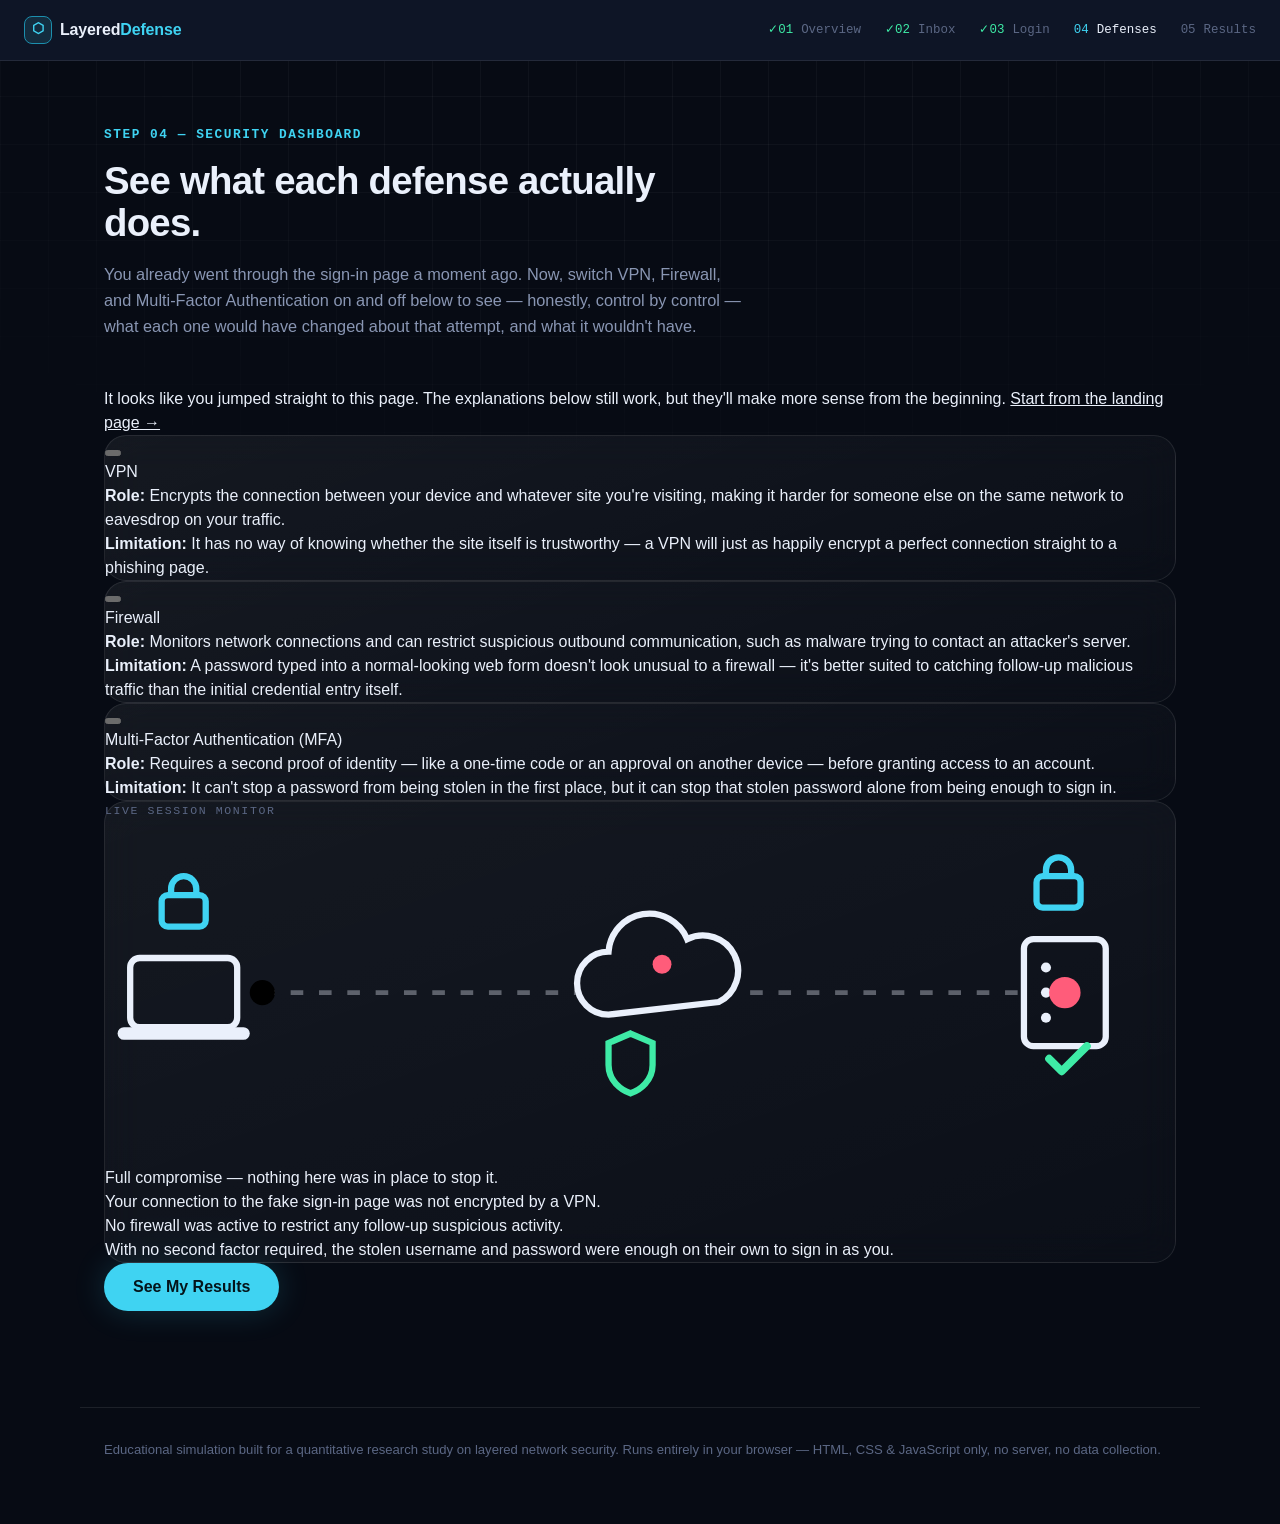
==== dashboard.html @ 51710ab9 "Add files via upload" ====
<!DOCTYPE html>
<html lang="en">
  <head>
    <meta charset="UTF-8" />
    <meta name="viewport" content="width=device-width, initial-scale=1.0" />
    <title>Security Dashboard &mdash; Layered Defense Simulation</title>
    <meta
      name="description"
      content="Toggle VPN, Firewall, and MFA on and off to see which controls actually change the outcome of a phishing attempt."
    />
    <link rel="stylesheet" href="css/style.css" />
  </head>
  <body>
    <div class="bg-grid" aria-hidden="true"></div>

    <header class="topbar">
      <div class="topbar__brand">
        <span class="brand-mark" aria-hidden="true">&#x2B21;</span>
        <span class="brand-name"
          >Layered<span class="brand-name-accent">Defense</span></span
        >
      </div>
      <nav class="topbar__progress" aria-label="Simulation progress">
        <span class="step step--done">
          <span class="step__index">01</span>
          <span class="step__label">Overview</span>
        </span>
        <span class="step step--done">
          <span class="step__index">02</span>
          <span class="step__label">Inbox</span>
        </span>
        <span class="step step--done">
          <span class="step__index">03</span>
          <span class="step__label">Login</span>
        </span>
        <span class="step step--current">
          <span class="step__index">04</span>
          <span class="step__label">Defenses</span>
        </span>
        <span class="step">
          <span class="step__index">05</span>
          <span class="step__label">Results</span>
        </span>
      </nav>
    </header>

    <main class="page-main">
      <section class="page-intro">
        <p class="eyebrow">Step 04 &mdash; Security Dashboard</p>
        <h1 class="page-title">See what each defense actually does.</h1>
        <p class="page-lede">
          You already went through the sign-in page a moment ago. Now, switch
          VPN, Firewall, and Multi-Factor Authentication on and off below to
          see &mdash; honestly, control by control &mdash; what each one
          would have changed about that attempt, and what it wouldn't have.
        </p>
      </section>

      <!-- Shown only if state shows the participant skipped the email
           and login pages, so the "you already went through this"
           framing above doesn't confuse someone arriving fresh. -->
      <div id="early-arrival-notice" class="notice" hidden>
        <p>
          It looks like you jumped straight to this page. The explanations
          below still work, but they'll make more sense from the beginning.
          <a href="index.html">Start from the landing page &rarr;</a>
        </p>
      </div>

      <div class="dashboard-grid">
        <!-- Left column: the three toggle rows, built by dashboard.js
             from the CONTROLS data in scoring.js. -->
        <div id="controls-list" class="controls-list" aria-label="Security controls">
          <!-- Filled in by dashboard.js -->
        </div>

        <!-- Right column: a live diagram + plain-language explanation
             that update instantly whenever a toggle changes. -->
        <div class="dashboard-panel glass">
          <p class="console__label">Live Session Monitor</p>

          <svg
            class="dashboard-diagram"
            viewBox="0 0 340 100"
            role="img"
            aria-label="Diagram of your device, the internet, and the server, updating live as you toggle each control"
          >
            <!-- Laptop -->
            <g transform="translate(8,34)">
              <rect x="0" y="0" width="34" height="22" rx="3" fill="none" stroke="currentColor" stroke-width="2" />
              <rect x="-4" y="22" width="42" height="4" rx="2" fill="currentColor" />
            </g>

            <!-- VPN lock icon: appears near the laptop once VPN is on -->
            <g id="vpn-lock" class="control-icon" transform="translate(18,8)">
              <rect x="0" y="6" width="14" height="10" rx="2" fill="none" stroke="var(--color-cyan)" stroke-width="2" />
              <path d="M3 6 v-2 a4 4 0 0 1 8 0 v2" fill="none" stroke="var(--color-cyan)" stroke-width="2" />
            </g>

            <!-- Connection: laptop -> internet -->
            <line x1="50" y1="45" x2="150" y2="45" stroke="currentColor" stroke-width="1.5" stroke-dasharray="4 5" opacity="0.35" />

            <!-- Internet cloud with a small threat indicator -->
            <g transform="translate(150,18)">
              <path d="M10 34 a10 10 0 0 1 0-20 a13 13 0 0 1 25-4 a11 11 0 0 1 10 20 z" fill="none" stroke="currentColor" stroke-width="2" />
              <circle cx="27" cy="18" r="3" fill="var(--color-red)" />
            </g>

            <!-- Firewall shield icon: appears near the cloud once Firewall is on -->
            <g id="firewall-shield" class="control-icon" transform="translate(160,58)">
              <path d="M7 0 L14 3 V10 C14 15 10 18 7 19 C4 18 0 15 0 10 V3 Z" fill="none" stroke="var(--color-green)" stroke-width="2" />
            </g>

            <!-- Connection: internet -> server -->
            <line x1="205" y1="45" x2="290" y2="45" stroke="currentColor" stroke-width="1.5" stroke-dasharray="4 5" opacity="0.35" />

            <!-- Server -->
            <g transform="translate(292,28)">
              <rect x="0" y="0" width="26" height="34" rx="3" fill="none" stroke="currentColor" stroke-width="2" />
              <circle cx="7" cy="9" r="1.6" fill="currentColor" />
              <circle cx="7" cy="17" r="1.6" fill="currentColor" />
              <circle cx="7" cy="25" r="1.6" fill="currentColor" />
            </g>

            <!-- MFA lock icon: appears near the server once MFA is on -->
            <g id="mfa-lock" class="control-icon" transform="translate(296,2)">
              <rect x="0" y="6" width="14" height="10" rx="2" fill="none" stroke="var(--color-cyan)" stroke-width="2" />
              <path d="M3 6 v-2 a4 4 0 0 1 8 0 v2" fill="none" stroke="var(--color-cyan)" stroke-width="2" />
            </g>

            <!-- Breach indicator: a pulsing red dot, shown when the
                 stolen credentials were enough to sign in (MFA off) -->
            <circle id="breach-indicator" class="control-icon breach-indicator" cx="305" cy="45" r="5" fill="var(--color-red)" />

            <!-- Blocked mark: a small check mark, shown when MFA
                 stopped the stolen credentials from being used -->
            <g id="blocked-mark" class="control-icon" transform="translate(300,62)">
              <path d="M0 4 L4 8 L12 0" fill="none" stroke="var(--color-green)" stroke-width="2.5" stroke-linecap="round" stroke-linejoin="round" />
            </g>

            <!-- Animated packet traveling from laptop toward the server.
                 Its color (set in dashboard.js) reflects the outcome:
                 cyan while traveling, then red (breached) or green
                 (blocked) depending on whether MFA is on. -->
            <circle id="dash-packet" class="diagram__packet" cx="50" cy="45" r="4" />
          </svg>

          <!-- Filled in by dashboard.js every time a toggle changes -->
          <div id="live-explanation" class="live-explanation" aria-live="polite">
            <!-- Filled in by dashboard.js -->
          </div>
        </div>
      </div>

      <div class="dashboard-continue">
        <button type="button" id="continue-btn" class="btn btn--primary">
          See My Results
        </button>
      </div>
    </main>

    <footer class="site-footer">
      <p>
        Educational simulation built for a quantitative research study on
        layered network security. Runs entirely in your browser &mdash; HTML,
        CSS &amp; JavaScript only, no server, no data collection.
      </p>
    </footer>

    <!-- Load order matters: state.js (setState/getState/escapeHtml),
         then scoring.js (CONTROLS/getOutcome), then dashboard.js. -->
    <script src="js/state.js"></script>
    <script src="js/scoring.js"></script>
    <script src="js/dashboard.js"></script>
  </body>
</html>
---- css/style.css ----
/*
  ============================================================
  style.css — Shared design system for the whole simulator
  ============================================================
  This file is loaded by EVERY page in the project, so it is
  split into two kinds of sections:

    1) DESIGN SYSTEM  — colors, type, spacing, buttons, cards,
       the top bar, chips, etc. These are reused on every page
       (email inbox, login, dashboard, results).

    2) PAGE-SPECIFIC   — styles only used on the landing page
       (the hero layout and its console/diagram graphic).
       These are clearly marked and can safely be ignored when
       building later pages, or split into their own file later
       if the project grows.

  Section list (search for these comments to jump around):
    1. Design tokens (CSS custom properties)
    2. Reset & base styles
    3. Typography
    4. Layout helpers
    5. Top bar / progress steps
    6. Buttons
    7. Glass panel component
    8. Status chips
    9. Landing page: hero layout
    10. Landing page: console + network diagram
    11. Footer
    12. Motion & accessibility
    13. Responsive breakpoints
  ============================================================
*/

/* ============================================================
   1. DESIGN TOKENS
   All colors, fonts, spacing and other repeated values live
   here as CSS custom properties ("variables"), so every page
   and every component pulls from the same palette. Changing a
   value here updates the whole site.
   ============================================================ */
:root {
  /* --- Color: backgrounds --- */
  --color-bg: #070b14; /* page background — deep navy, almost black */
  --color-bg-elevated: #0e1526; /* top bar / raised surfaces */
  --color-panel: #101a2e; /* base tint behind glass panels */
  --color-border: rgba(255, 255, 255, 0.09);
  --color-border-strong: rgba(255, 255, 255, 0.16);

  /* --- Color: accents ---
     Cyan = data / encryption. Green = safe / secure state.
     Red = threat / danger. Used sparingly and always on purpose. */
  --color-cyan: #3fd3f2;
  --color-cyan-dim: #1c8fae;
  --color-green: #3eeba6;
  --color-red: #ff5c7a;

  /* --- Color: text --- */
  --color-text: #eaf0fb;
  --color-text-muted: #8996b3;
  --color-text-faint: #5b6784;

  /* --- Typography ---
     System font stacks are used on purpose: they load
     instantly, need no internet connection, and keep the
     project 100% self-contained for offline / GitHub Pages use. */
  --font-sans: -apple-system, BlinkMacSystemFont, "Segoe UI", Roboto,
    "Helvetica Neue", Arial, sans-serif;
  --font-mono: ui-monospace, "SFMono-Regular", Menlo, Consolas,
    "Liberation Mono", monospace;

  /* --- Spacing scale (used for margin/padding/gap) --- */
  --space-1: 4px;
  --space-2: 8px;
  --space-3: 12px;
  --space-4: 16px;
  --space-5: 24px;
  --space-6: 32px;
  --space-7: 48px;
  --space-8: 64px;
  --space-9: 96px;

  /* --- Radius & shadow --- */
  --radius-sm: 8px;
  --radius-md: 14px;
  --radius-lg: 22px;
  --radius-pill: 999px;
  --glow-cyan: 0 0 32px rgba(63, 211, 242, 0.18);

  /* --- Layout --- */
  --content-width: 1120px;
}

/* ============================================================
   2. RESET & BASE STYLES
   A small, modern reset — just enough to make every browser
   start from the same baseline.
   ============================================================ */
*,
*::before,
*::after {
  box-sizing: border-box;
}

html {
  color-scheme: dark;
}

body {
  margin: 0;
  min-height: 100vh;
  background: var(--color-bg);
  color: var(--color-text);
  font-family: var(--font-sans);
  line-height: 1.5;
  -webkit-font-smoothing: antialiased;
}

img,
svg {
  display: block;
  max-width: 100%;
}

a {
  color: inherit;
}

/* Subtle fixed background texture: a faint grid, evoking a
   network / systems-monitoring feel without being distracting. */
.bg-grid {
  position: fixed;
  inset: 0;
  z-index: -1;
  background-image: linear-gradient(
      to right,
      rgba(255, 255, 255, 0.035) 1px,
      transparent 1px
    ),
    linear-gradient(to bottom, rgba(255, 255, 255, 0.035) 1px, transparent 1px);
  background-size: 48px 48px;
  -webkit-mask-image: radial-gradient(
    ellipse 80% 60% at 50% 0%,
    #000 40%,
    transparent 100%
  );
  mask-image: radial-gradient(
    ellipse 80% 60% at 50% 0%,
    #000 40%,
    transparent 100%
  );
}

/* ============================================================
   3. TYPOGRAPHY
   ============================================================ */
h1,
h2,
h3 {
  margin: 0;
  font-weight: 800;
  letter-spacing: -0.02em;
  line-height: 1.1;
}

p {
  margin: 0;
}

/* The small, uppercase, monospace label used above headlines
   and on status readouts throughout the project — this doubles
   as the project's "data / system readout" signature style. */
.eyebrow {
  font-family: var(--font-mono);
  font-size: 0.8rem;
  font-weight: 600;
  letter-spacing: 0.12em;
  text-transform: uppercase;
  color: var(--color-cyan);
  margin: 0 0 var(--space-4);
}

/* ============================================================
   4. LAYOUT HELPERS
   ============================================================ */
.wrap {
  width: 100%;
  max-width: var(--content-width);
  margin-inline: auto;
  padding-inline: var(--space-5);
}

/* ============================================================
   5. TOP BAR / PROGRESS STEPS
   Shown on every page. Doubles as navigation context: the
   participant can always see how far through the simulation
   they are, because the steps are a real sequence (not just
   decoration).
   ============================================================ */
.topbar {
  display: flex;
  align-items: center;
  justify-content: space-between;
  gap: var(--space-5);
  padding: var(--space-4) var(--space-5);
  background: var(--color-bg-elevated);
  border-bottom: 1px solid var(--color-border);
  flex-wrap: wrap;
}

.topbar__brand {
  display: flex;
  align-items: center;
  gap: var(--space-2);
  font-weight: 800;
  letter-spacing: -0.01em;
}

.brand-mark {
  display: inline-grid;
  place-items: center;
  width: 28px;
  height: 28px;
  border-radius: var(--radius-sm);
  background: rgba(63, 211, 242, 0.12);
  border: 1px solid var(--color-cyan-dim);
  color: var(--color-cyan);
  font-family: var(--font-mono);
  font-size: 0.9rem;
}

.brand-name-accent {
  color: var(--color-cyan);
}

.topbar__progress {
  display: flex;
  gap: var(--space-5);
  font-family: var(--font-mono);
}

.step {
  display: flex;
  align-items: center;
  gap: var(--space-2);
  font-size: 0.78rem;
  color: var(--color-text-faint);
}

.step__index {
  color: var(--color-text-faint);
}

.step--current {
  color: var(--color-text);
}

.step--current .step__index {
  color: var(--color-cyan);
}

/* ============================================================
   6. BUTTONS
   ============================================================ */
.btn {
  display: inline-flex;
  align-items: center;
  justify-content: center;
  gap: var(--space-2);
  padding: 14px 28px;
  border-radius: var(--radius-pill);
  font-family: var(--font-sans);
  font-size: 1rem;
  font-weight: 600;
  border: 1px solid transparent;
  cursor: pointer;
  transition: transform 0.15s ease, box-shadow 0.15s ease,
    background-color 0.15s ease;
}

.btn--primary {
  background: var(--color-cyan);
  color: #04141a;
  box-shadow: var(--glow-cyan);
}

.btn--primary:hover {
  transform: translateY(-1px);
  box-shadow: 0 0 40px rgba(63, 211, 242, 0.3);
}

.btn--primary:active {
  transform: translateY(0);
}

/* ============================================================
   7. GLASS PANEL COMPONENT
   The "glassmorphism" surface used for cards, the hero console,
   and (in later phases) the dashboard and result cards.
   ============================================================ */
.glass {
  background: linear-gradient(
    160deg,
    rgba(255, 255, 255, 0.06),
    rgba(255, 255, 255, 0.02)
  );
  -webkit-backdrop-filter: blur(18px);
  backdrop-filter: blur(18px);
  border: 1px solid var(--color-border);
  border-radius: var(--radius-lg);
}

/* ============================================================
   8. STATUS CHIPS
   Small pill readouts used to show the state of VPN / Firewall
   / MFA. On the landing page they're static ("standby"); on the
   dashboard (built in a later phase) they'll become live and
   interactive.
   ============================================================ */
.chip {
  display: flex;
  align-items: center;
  gap: var(--space-2);
  padding: var(--space-2) var(--space-4);
  border-radius: var(--radius-pill);
  border: 1px solid var(--color-border);
  background: rgba(255, 255, 255, 0.03);
  font-family: var(--font-mono);
  font-size: 0.75rem;
  letter-spacing: 0.04em;
  color: var(--color-text-muted);
  list-style: none;
}

.chip__dot {
  width: 7px;
  height: 7px;
  border-radius: 50%;
  background: var(--color-text-faint);
  flex-shrink: 0;
}

.chip--standby .chip__dot {
  background: var(--color-text-faint);
  box-shadow: none;
}

/* ============================================================
   9. LANDING PAGE: HERO LAYOUT
   (Page-specific — only used on index.html)
   ============================================================ */
.hero {
  display: grid;
  grid-template-columns: 1.1fr 0.9fr;
  gap: var(--space-8);
  align-items: center;
  max-width: var(--content-width);
  margin-inline: auto;
  padding: var(--space-9) var(--space-5);
  min-height: calc(100vh - 76px); /* fill the space below the top bar */
}

.hero__content {
  max-width: 560px;
}

.hero__title {
  font-size: clamp(2.1rem, 4vw, 3.1rem);
}

.hero__title-accent {
  color: var(--color-cyan);
}

.hero__lede {
  margin-top: var(--space-5);
  color: var(--color-text-muted);
  font-size: 1.05rem;
  line-height: 1.65;
  max-width: 48ch;
}

.hero__actions {
  margin-top: var(--space-7);
  display: flex;
  flex-direction: column;
  align-items: flex-start;
  gap: var(--space-3);
}

.hero__disclaimer {
  font-size: 0.82rem;
  color: var(--color-text-faint);
}

/* ============================================================
   10. LANDING PAGE: CONSOLE + NETWORK DIAGRAM
   The signature visual: a small "session monitor" panel that
   previews the exact laptop → internet → server path the
   participant will interact with later, on the dashboard page.
   ============================================================ */
.hero__console {
  position: relative;
  padding: var(--space-6);
  overflow: hidden;
}

.console__label {
  font-family: var(--font-mono);
  font-size: 0.72rem;
  letter-spacing: 0.14em;
  text-transform: uppercase;
  color: var(--color-text-faint);
  margin-bottom: var(--space-6);
}

.console__diagram {
  color: var(--color-text-muted);
  margin-bottom: var(--space-6);
}

.diagram__packet {
  transform-box: fill-box;
  transform-origin: center;
  animation: packet-travel 3.2s ease-in-out infinite;
}

.console__status {
  list-style: none;
  margin: 0;
  padding: 0;
  display: flex;
  flex-direction: column;
  gap: var(--space-3);
}

/* A soft scanning line that drifts down the console panel to
   suggest an active monitoring system. Purely decorative
   (aria-hidden in the HTML) and disabled for reduced-motion
   users below. */
.console__scanline {
  position: absolute;
  left: 0;
  right: 0;
  height: 120px;
  background: linear-gradient(
    to bottom,
    transparent,
    rgba(63, 211, 242, 0.08),
    transparent
  );
  animation: scanline-drift 6s linear infinite;
  pointer-events: none;
}

/* ============================================================
   11. FOOTER
   ============================================================ */
.site-footer {
  max-width: var(--content-width);
  margin-inline: auto;
  padding: var(--space-6) var(--space-5) var(--space-8);
  color: var(--color-text-faint);
  font-size: 0.82rem;
  border-top: 1px solid var(--color-border);
}

/* ============================================================
   12. MOTION & ACCESSIBILITY
   ============================================================ */
@keyframes packet-travel {
  0% {
    transform: translateX(0);
  }
  45% {
    transform: translateX(210px);
  }
  50% {
    transform: translateX(210px);
  }
  95% {
    transform: translateX(0);
  }
  100% {
    transform: translateX(0);
  }
}

@keyframes scanline-drift {
  0% {
    transform: translateY(-140px);
  }
  100% {
    transform: translateY(340px);
  }
}

/* Always show a clear focus outline for keyboard users. */
:focus-visible {
  outline: 2px solid var(--color-cyan);
  outline-offset: 3px;
}

/* Respect users who have asked their system to reduce motion. */
@media (prefers-reduced-motion: reduce) {
  .diagram__packet,
  .console__scanline {
    animation: none !important;
  }
  .btn {
    transition: none;
  }
}

/* ============================================================
   13. RESPONSIVE BREAKPOINTS
   ============================================================ */
@media (max-width: 900px) {
  .hero {
    grid-template-columns: 1fr;
    padding-top: var(--space-7);
    min-height: auto;
  }

  .topbar__progress {
    display: none; /* keep the mobile top bar simple and uncluttered */
  }
}

@media (max-width: 480px) {
  .hero__actions {
    align-items: stretch;
  }

  .btn {
    width: 100%;
  }
}

/* ============================================================
   14. SHARED "INNER PAGE" LAYOUT
   Used by every page AFTER the landing page (inbox, login,
   dashboard, results). Kept generic on purpose — rather than
   naming these classes "inbox-title" etc — so later phases can
   reuse the same intro/title pattern instead of duplicating CSS.
   ============================================================ */
.page-main {
  max-width: var(--content-width);
  margin-inline: auto;
  padding: var(--space-8) var(--space-5) var(--space-9);
}

.page-intro {
  max-width: 640px;
  margin-bottom: var(--space-7);
}

.page-title {
  font-size: clamp(1.8rem, 3vw, 2.4rem);
  margin-top: var(--space-2);
}

.page-lede {
  margin-top: var(--space-4);
  color: var(--color-text-muted);
  font-size: 1.02rem;
  line-height: 1.6;
}

/* Small "done" state for top-bar steps that are behind the
   participant. A checkmark communicates real progress, not
   just decoration — see the design note in email.html. */
.step--done .step__index {
  color: var(--color-green);
}

.step--done .step__index::before {
  content: "\2713 ";
}

/* ============================================================
   15. EMAIL INBOX PAGE (Phase 2)
   ============================================================ */
.email-list {
  list-style: none;
  margin: 0;
  padding: 0;
  display: flex;
  flex-direction: column;
  gap: var(--space-3);
}

.email-item {
  display: grid;
  grid-template-columns: auto 1fr auto;
  align-items: center;
  gap: var(--space-4);
  padding: var(--space-4) var(--space-5);
  cursor: pointer;
  transition: transform 0.15s ease, border-color 0.15s ease;
}

.email-item:hover,
.email-item:focus-visible {
  transform: translateY(-1px);
  border-color: var(--color-border-strong);
}

.email-avatar {
  display: grid;
  place-items: center;
  width: 40px;
  height: 40px;
  border-radius: 50%;
  background: rgba(63, 211, 242, 0.12);
  border: 1px solid var(--color-cyan-dim);
  color: var(--color-cyan);
  font-family: var(--font-mono);
  font-size: 0.75rem;
  font-weight: 700;
  flex-shrink: 0;
}

.email-summary {
  display: flex;
  flex-direction: column;
  gap: 2px;
  min-width: 0; /* lets text-overflow ellipsis work inside a CSS grid item */
}

.email-sender {
  font-weight: 700;
  font-size: 0.92rem;
}

.email-subject {
  font-size: 0.92rem;
  color: var(--color-text);
}

.email-preview {
  font-size: 0.85rem;
  color: var(--color-text-faint);
  overflow: hidden;
  text-overflow: ellipsis;
  white-space: nowrap;
}

.email-date {
  font-family: var(--font-mono);
  font-size: 0.75rem;
  color: var(--color-text-faint);
  white-space: nowrap;
}

.email-detail {
  padding: var(--space-6);
}

.btn-back {
  background: none;
  border: none;
  color: var(--color-text-muted);
  font-family: var(--font-sans);
  font-size: 0.9rem;
  cursor: pointer;
  padding: 0 0 var(--space-5);
}

.btn-back:hover {
  color: var(--color-text);
}

.email-detail__header {
  padding-bottom: var(--space-5);
  margin-bottom: var(--space-5);
  border-bottom: 1px solid var(--color-border);
}

.email-detail__sender {
  font-family: var(--font-mono);
  font-size: 0.8rem;
  color: var(--color-text-faint);
}

.email-detail__subject {
  margin-top: var(--space-2);
  font-size: 1.4rem;
}

.email-detail__date {
  margin-top: var(--space-2);
  font-size: 0.8rem;
  color: var(--color-text-faint);
}

.email-detail__body p {
  margin-bottom: var(--space-4);
  color: var(--color-text);
  line-height: 1.7;
  max-width: 60ch;
}

.phishing-link-wrap {
  margin-top: var(--space-2);
}

.phishing-link {
  background: none;
  border: none;
  padding: 0;
  color: var(--color-cyan);
  text-decoration: underline;
  font-family: var(--font-mono);
  font-size: 0.92rem;
  cursor: pointer;
}

.phishing-link:hover {
  color: var(--color-text);
}

.email-hint {
  margin-top: var(--space-3);
  font-size: 0.82rem;
  color: var(--color-text-faint);
  max-width: 46ch;
}

@media (max-width: 640px) {
  .email-item {
    grid-template-columns: auto 1fr;
  }

  .email-date {
    display: none;
  }
}
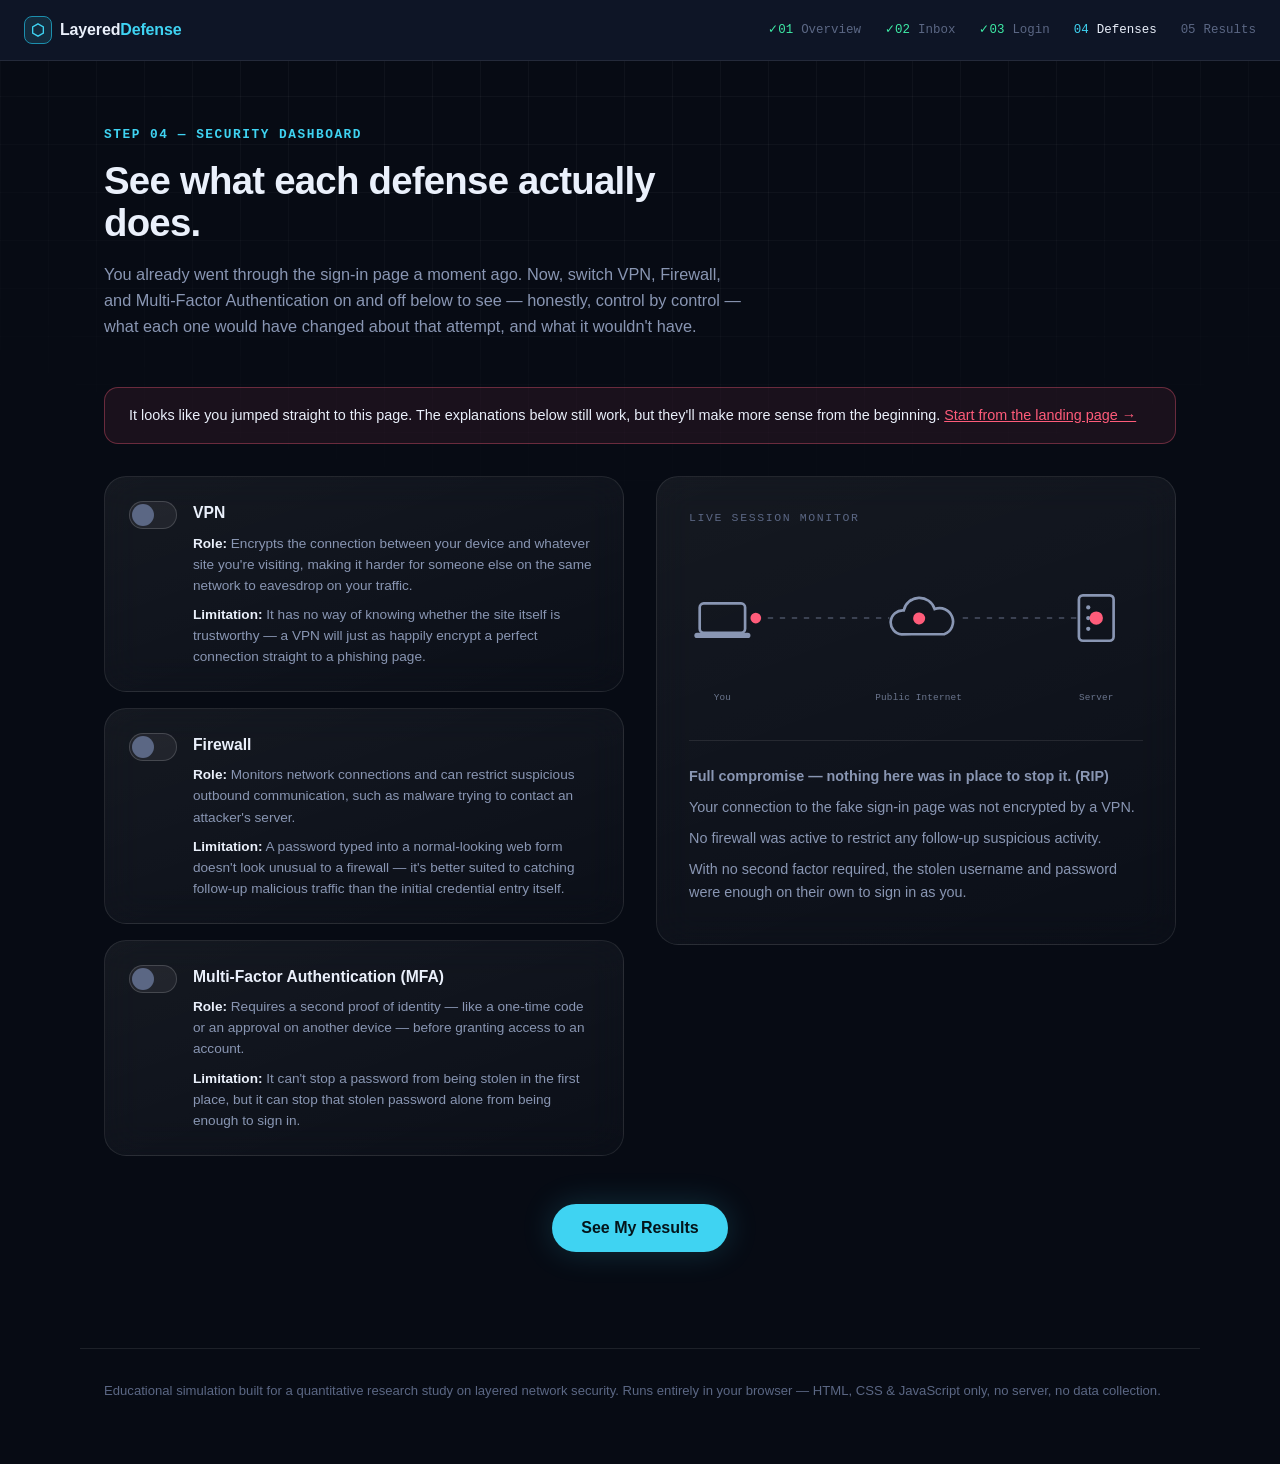
==== commit 73a6877f: "Add files via upload" ====
--- a/dashboard.html
+++ b/dashboard.html
@@ -15,7 +15,7 @@
 
     <header class="topbar">
       <div class="topbar__brand">
-        <span class="brand-mark" aria-hidden="true">&#x2B21;</span>
+        <span class="brand-mark" aria-hidden="true"><svg width="14" height="14" viewBox="0 0 16 16" focusable="false"><polygon points="8,1 14.1,4.5 14.1,11.5 8,15 1.9,11.5 1.9,4.5" fill="none" stroke="currentColor" stroke-width="1.5" /></svg></span>
         <span class="brand-name"
           >Layered<span class="brand-name-accent">Defense</span></span
         >
@@ -81,7 +81,7 @@
 
           <svg
             class="dashboard-diagram"
-            viewBox="0 0 340 100"
+            viewBox="0 0 340 112"
             role="img"
             aria-label="Diagram of your device, the internet, and the server, updating live as you toggle each control"
           >
@@ -100,14 +100,16 @@
             <!-- Connection: laptop -> internet -->
             <line x1="50" y1="45" x2="150" y2="45" stroke="currentColor" stroke-width="1.5" stroke-dasharray="4 5" opacity="0.35" />
 
-            <!-- Internet cloud with a small threat indicator -->
-            <g transform="translate(150,18)">
-              <path d="M10 34 a10 10 0 0 1 0-20 a13 13 0 0 1 25-4 a11 11 0 0 1 10 20 z" fill="none" stroke="currentColor" stroke-width="2" />
-              <circle cx="27" cy="18" r="3" fill="var(--color-red)" />
+            <!-- Internet cloud with a small threat indicator. Same
+                 verified-symmetric path as the landing page's diagram,
+                 so both diagrams' cloud icons match exactly. -->
+            <g transform="translate(152,34) rotate (5 40 16)">
+              <path d="M8 26 a9 9 0 0 1 0-18 a12 12 0 0 1 23-3 a10 10 0 0 1 9 18 z" fill="none" stroke="currentColor" stroke-width="2" />
+              <circle cx="20" cy="13" r="4.5" fill="var(--color-red)" />
             </g>
 
             <!-- Firewall shield icon: appears near the cloud once Firewall is on -->
-            <g id="firewall-shield" class="control-icon" transform="translate(160,58)">
+            <g id="firewall-shield" class="control-icon" transform="translate(165,64)">
               <path d="M7 0 L14 3 V10 C14 15 10 18 7 19 C4 18 0 15 0 10 V3 Z" fill="none" stroke="var(--color-green)" stroke-width="2" />
             </g>
 
@@ -123,7 +125,7 @@
             </g>
 
             <!-- MFA lock icon: appears near the server once MFA is on -->
-            <g id="mfa-lock" class="control-icon" transform="translate(296,2)">
+            <g id="mfa-lock" class="control-icon" transform="translate(297,2)">
               <rect x="0" y="6" width="14" height="10" rx="2" fill="none" stroke="var(--color-cyan)" stroke-width="2" />
               <path d="M3 6 v-2 a4 4 0 0 1 8 0 v2" fill="none" stroke="var(--color-cyan)" stroke-width="2" />
             </g>
@@ -134,7 +136,7 @@
 
             <!-- Blocked mark: a small check mark, shown when MFA
                  stopped the stolen credentials from being used -->
-            <g id="blocked-mark" class="control-icon" transform="translate(300,62)">
+            <g id="blocked-mark" class="control-icon" transform="translate(299,70)">
               <path d="M0 4 L4 8 L12 0" fill="none" stroke="var(--color-green)" stroke-width="2.5" stroke-linecap="round" stroke-linejoin="round" />
             </g>
 
@@ -143,6 +145,12 @@
                  cyan while traveling, then red (breached) or green
                  (blocked) depending on whether MFA is on. -->
             <circle id="dash-packet" class="diagram__packet" cx="50" cy="45" r="4" />
+
+            <!-- Labels so each icon reads as what it represents, not just
+                 an abstract shape -->
+            <text x="25" y="106" text-anchor="middle" class="diagram-caption">You</text>
+            <text x="172" y="106" text-anchor="middle" class="diagram-caption">Public Internet</text>
+            <text x="305" y="106" text-anchor="middle" class="diagram-caption">Server</text>
           </svg>
 
           <!-- Filled in by dashboard.js every time a toggle changes -->
--- a/css/style.css
+++ b/css/style.css
@@ -345,6 +345,16 @@
   box-shadow: none;
 }
 
+.chip--active {
+  border-color: var(--color-cyan-dim);
+  color: var(--color-text);
+}
+
+.chip--active .chip__dot {
+  background: var(--color-cyan);
+  box-shadow: 0 0 8px rgba(63, 211, 242, 0.6);
+}
+
 /* ============================================================
    9. LANDING PAGE: HERO LAYOUT
    (Page-specific — only used on index.html)
@@ -422,7 +432,22 @@
 .diagram__packet {
   transform-box: fill-box;
   transform-origin: center;
-  animation: packet-travel 3.2s ease-in-out infinite;
+  animation-name: packet-travel;
+  animation-duration: 3.2s;
+  animation-timing-function: ease-in-out;
+  animation-iteration-count: infinite;
+}
+
+/* Small labels under each diagram icon (You / Internet / Server) so
+   the shapes read as what they represent instead of staying
+   abstract. Shared by the landing page's preview diagram and the
+   dashboard's live diagram. */
+.diagram-caption {
+  font-family: var(--font-mono);
+  font-size: 7px;
+  fill: currentColor;
+  opacity: 0.75;
+  letter-spacing: 0.02em;
 }
 
 .console__status {
@@ -504,7 +529,8 @@
 /* Respect users who have asked their system to reduce motion. */
 @media (prefers-reduced-motion: reduce) {
   .diagram__packet,
-  .console__scanline {
+  .console__scanline,
+  .dash-path__packet {
     animation: none !important;
   }
   .btn {
@@ -736,3 +762,458 @@
     display: none;
   }
 }
+
+/* ============================================================
+   16. FAKE LOGIN PAGE (Phase 3)
+   Simulates the page a phishing link would lead to. Wrapped in a
+   "fake browser window" so the address-bar mismatch introduced
+   on the inbox page (Phase 2) is visible here too, not just
+   described in a tooltip.
+   ============================================================ */
+.login-main {
+  display: flex;
+  justify-content: center;
+  padding-top: var(--space-7);
+}
+
+.fake-browser {
+  width: 100%;
+  max-width: 440px;
+  overflow: hidden;
+}
+
+.fake-browser__bar {
+  display: flex;
+  align-items: center;
+  gap: var(--space-2);
+  padding: var(--space-3) var(--space-4);
+  background: rgba(0, 0, 0, 0.25);
+  border-bottom: 1px solid var(--color-border);
+}
+
+.fake-browser__dot {
+  width: 8px;
+  height: 8px;
+  border-radius: 50%;
+  background: var(--color-text-faint);
+  opacity: 0.5;
+  flex-shrink: 0;
+}
+
+.fake-browser__url {
+  margin-left: var(--space-2);
+  font-family: var(--font-mono);
+  font-size: 0.72rem;
+  color: var(--color-text-faint);
+  overflow: hidden;
+  text-overflow: ellipsis;
+  white-space: nowrap;
+}
+
+.login-card {
+  padding: var(--space-7) var(--space-6);
+}
+
+.login-card__brand {
+  font-family: var(--font-mono);
+  font-size: 0.78rem;
+  letter-spacing: 0.08em;
+  text-transform: uppercase;
+  color: var(--color-text-muted);
+  margin-bottom: var(--space-4);
+}
+
+.login-card__title {
+  font-size: 1.5rem;
+}
+
+.login-card__subtitle {
+  margin-top: var(--space-2);
+  margin-bottom: var(--space-6);
+  color: var(--color-text-muted);
+  font-size: 0.92rem;
+}
+
+.field {
+  display: block;
+  margin-bottom: var(--space-4);
+}
+
+.field__label {
+  display: block;
+  margin-bottom: var(--space-2);
+  font-size: 0.85rem;
+  color: var(--color-text-muted);
+}
+
+.field input {
+  width: 100%;
+  padding: 12px var(--space-4);
+  border-radius: var(--radius-sm);
+  border: 1px solid var(--color-border-strong);
+  background: rgba(255, 255, 255, 0.03);
+  color: var(--color-text);
+  font-family: var(--font-sans);
+  font-size: 0.95rem;
+}
+
+.field input:focus-visible {
+  outline: none;
+  border-color: var(--color-cyan);
+}
+
+.btn--full {
+  width: 100%;
+  margin-top: var(--space-2);
+}
+
+.login-card .btn-back {
+  margin-top: var(--space-5);
+  padding: 0;
+}
+
+/* ============================================================
+   17. SECURITY DASHBOARD (Phase 4)
+   ============================================================ */
+.notice {
+  margin-bottom: var(--space-6);
+  padding: var(--space-4) var(--space-5);
+  border-radius: var(--radius-md);
+  border: 1px solid rgba(255, 92, 122, 0.35);
+  background: rgba(255, 92, 122, 0.08);
+  font-size: 0.9rem;
+  line-height: 1.6;
+}
+
+.notice a {
+  color: var(--color-red);
+  text-decoration: underline;
+}
+
+.dashboard-grid {
+  display: grid;
+  grid-template-columns: 1fr 1fr;
+  gap: var(--space-6);
+  align-items: start;
+}
+
+.controls-list {
+  display: flex;
+  flex-direction: column;
+  gap: var(--space-4);
+}
+
+/* Each row: a toggle switch + its always-visible role/limitation
+   copy. The limitation is shown up front, not hidden behind a
+   click — the point is honesty about what a control does and
+   doesn't do, whether or not it's switched on. */
+.control-row {
+  display: flex;
+  align-items: flex-start;
+  gap: var(--space-4);
+  padding: var(--space-5);
+}
+
+.control-row__copy {
+  display: flex;
+  flex-direction: column;
+  gap: var(--space-2);
+}
+
+.control-row__label {
+  font-weight: 700;
+  font-size: 0.98rem;
+}
+
+.control-row__role,
+.control-row__limit {
+  font-size: 0.85rem;
+  color: var(--color-text-muted);
+  line-height: 1.55;
+}
+
+.control-row__role strong,
+.control-row__limit strong {
+  color: var(--color-text);
+}
+
+/* Accessible toggle switch. A real <button role="switch"> rather
+   than a styled checkbox, so screen readers announce it as a
+   switch and its on/off state via aria-checked (set in JS). */
+.toggle-switch {
+  flex-shrink: 0;
+  width: 48px;
+  height: 28px;
+  padding: 0;
+  border-radius: var(--radius-pill);
+  border: 1px solid var(--color-border-strong);
+  background: rgba(255, 255, 255, 0.06);
+  cursor: pointer;
+  position: relative;
+  transition: background-color 0.15s ease, border-color 0.15s ease;
+}
+
+.toggle-switch__track {
+  display: block;
+  width: 100%;
+  height: 100%;
+  position: relative;
+}
+
+.toggle-switch__thumb {
+  position: absolute;
+  top: 2px;
+  left: 2px;
+  width: 22px;
+  height: 22px;
+  border-radius: 50%;
+  background: var(--color-text-faint);
+  transition: transform 0.15s ease, background-color 0.15s ease;
+}
+
+.toggle-switch.is-on {
+  background: rgba(63, 211, 242, 0.16);
+  border-color: var(--color-cyan-dim);
+}
+
+.toggle-switch.is-on .toggle-switch__thumb {
+  transform: translateX(20px);
+  background: var(--color-cyan);
+}
+
+.dashboard-panel {
+  padding: var(--space-6);
+}
+
+.dashboard-diagram {
+  width: 100%;
+  height: auto;
+  color: var(--color-text-muted);
+}
+
+/* Icons that only appear once their matching control is switched
+   on (VPN lock, Firewall shield, MFA lock) or once an outcome is
+   known (breach indicator, blocked mark). Toggling one shared
+   class from JS keeps the show/hide logic identical for all five. */
+.control-icon {
+  opacity: 0;
+  transition: opacity 0.2s ease;
+}
+
+.control-icon.is-visible {
+  opacity: 1;
+}
+
+.breach-indicator {
+  transform-box: fill-box;
+  transform-origin: center;
+}
+
+.breach-indicator.is-visible {
+  animation: breach-pulse 1.6s ease-in-out infinite;
+}
+
+#dash-packet {
+  fill: var(--color-cyan);
+}
+
+#dash-packet.packet--breached {
+  fill: var(--color-red);
+}
+
+#dash-packet.packet--blocked {
+  fill: var(--color-green);
+}
+
+.live-explanation {
+  margin-top: var(--space-6);
+  padding-top: var(--space-5);
+  border-top: 1px solid var(--color-border);
+}
+
+.live-explanation__headline {
+  font-weight: 700;
+  margin-bottom: var(--space-3);
+}
+
+.live-explanation p {
+  font-size: 0.9rem;
+  color: var(--color-text-muted);
+  line-height: 1.6;
+  margin-bottom: var(--space-2);
+}
+
+.dashboard-continue {
+  margin-top: var(--space-7);
+  display: flex;
+  justify-content: center;
+}
+
+@keyframes dash-packet-travel {
+  0% {
+    transform: translateX(0);
+  }
+  45% {
+    transform: translateX(255px);
+  }
+  50% {
+    transform: translateX(255px);
+  }
+  95% {
+    transform: translateX(0);
+  }
+  100% {
+    transform: translateX(0);
+  }
+}
+
+#dash-packet {
+  animation-name: dash-packet-travel;
+}
+
+@keyframes breach-pulse {
+  0%,
+  100% {
+    transform: scale(1);
+    opacity: 1;
+  }
+  50% {
+    transform: scale(1.5);
+    opacity: 0.6;
+  }
+}
+
+@media (prefers-reduced-motion: reduce) {
+  .breach-indicator.is-visible {
+    animation: none !important;
+  }
+}
+
+@media (max-width: 860px) {
+  .dashboard-grid {
+    grid-template-columns: 1fr;
+  }
+}
+
+/* ============================================================
+   18. RESULTS PAGE (Phase 5)
+   ============================================================ */
+.results-section {
+  margin-bottom: var(--space-5);
+}
+
+.results-card {
+  padding: var(--space-6);
+}
+
+.results-card h2 {
+  font-size: 1.05rem;
+  margin-bottom: var(--space-4);
+}
+
+.results-card__note {
+  margin-bottom: var(--space-4);
+  color: var(--color-text-muted);
+  font-size: 0.92rem;
+}
+
+/* "What You Did" recap list */
+.recap-list {
+  list-style: none;
+  margin: 0;
+  padding: 0;
+  display: flex;
+  flex-direction: column;
+  gap: var(--space-3);
+}
+
+.recap-list li {
+  position: relative;
+  padding-left: var(--space-5);
+  font-size: 0.92rem;
+  color: var(--color-text-muted);
+  line-height: 1.6;
+}
+
+.recap-list li::before {
+  content: "";
+  position: absolute;
+  left: 0;
+  top: 8px;
+  width: 6px;
+  height: 6px;
+  border-radius: 50%;
+  background: var(--color-cyan);
+}
+
+/* "Your Final Defense Configuration" chips */
+.config-chips {
+  display: flex;
+  flex-wrap: wrap;
+  gap: var(--space-3);
+}
+
+/* "What Happened" outcome panel */
+#outcome-panel .live-explanation__headline,
+.outcome-panel__headline {
+  font-size: 1.2rem;
+  font-weight: 800;
+  margin-bottom: var(--space-3);
+}
+
+#outcome-panel p {
+  color: var(--color-text-muted);
+  font-size: 0.95rem;
+  line-height: 1.65;
+  margin-bottom: var(--space-2);
+}
+
+/* "Spot the Signs" indicator list */
+.indicator-list {
+  list-style: none;
+  margin: 0;
+  padding: 0;
+  display: flex;
+  flex-direction: column;
+  gap: var(--space-5);
+}
+
+.indicator-item {
+  position: relative;
+  padding-left: var(--space-6);
+}
+
+.indicator-item::before {
+  content: "\26A0";
+  position: absolute;
+  left: 0;
+  top: 0;
+  color: var(--color-red);
+  font-size: 0.85rem;
+}
+
+.indicator-item__title {
+  font-weight: 700;
+  font-size: 0.92rem;
+  margin-bottom: 4px;
+}
+
+.indicator-item__detail {
+  color: var(--color-text-muted);
+  font-size: 0.88rem;
+  line-height: 1.6;
+}
+
+.takeaway {
+  max-width: 70ch;
+  color: var(--color-text-muted);
+  font-size: 0.95rem;
+  line-height: 1.7;
+  margin: var(--space-2) 0 var(--space-7);
+}
+
+.results-restart {
+  display: flex;
+  justify-content: center;
+  padding-bottom: var(--space-8);
+}
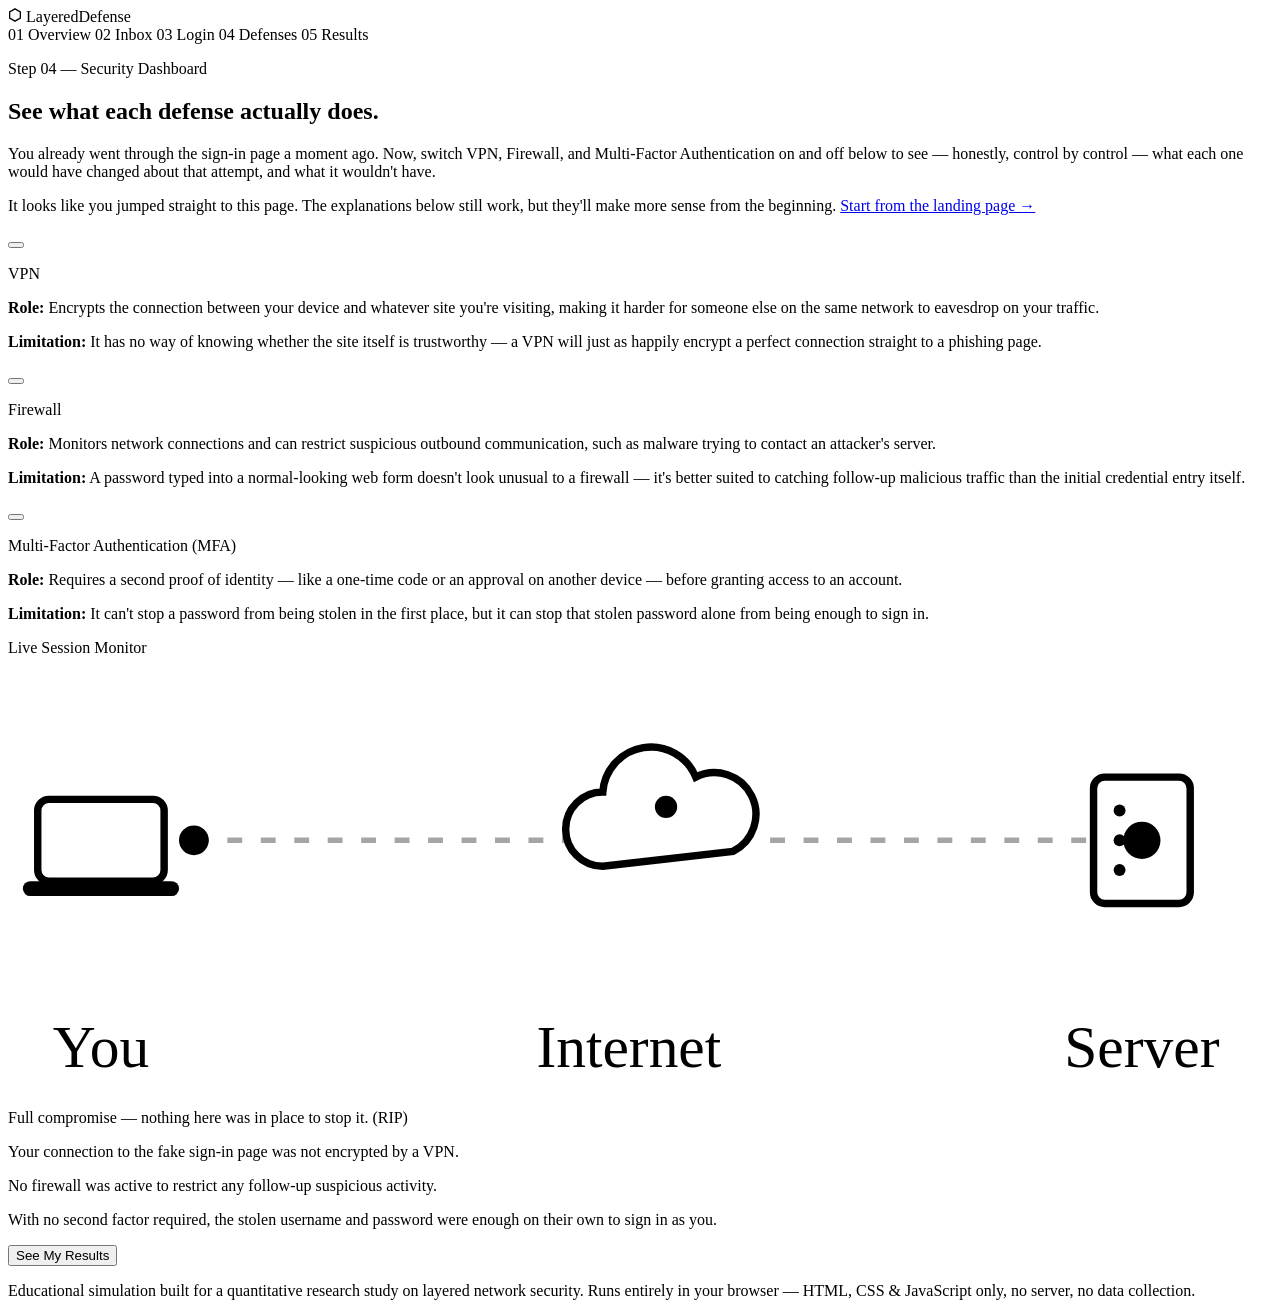
==== commit 3f3a2ff6: "Add files via upload" ====
--- a/dashboard.html
+++ b/dashboard.html
@@ -100,16 +100,14 @@
             <!-- Connection: laptop -> internet -->
             <line x1="50" y1="45" x2="150" y2="45" stroke="currentColor" stroke-width="1.5" stroke-dasharray="4 5" opacity="0.35" />
 
-            <!-- Internet cloud with a small threat indicator. Same
-                 verified-symmetric path as the landing page's diagram,
-                 so both diagrams' cloud icons match exactly. -->
-            <g transform="translate(152,34) rotate (5 40 16)">
-              <path d="M8 26 a9 9 0 0 1 0-18 a12 12 0 0 1 23-3 a10 10 0 0 1 9 18 z" fill="none" stroke="currentColor" stroke-width="2" />
-              <circle cx="20" cy="13" r="4.5" fill="var(--color-red)" />
+            <!-- Internet cloud with a small threat indicator -->
+            <g transform="translate(150,18)">
+              <path d="M10 34 a10 10 0 0 1 0-20 a13 13 0 0 1 25-4 a11 11 0 0 1 10 20 z" fill="none" stroke="currentColor" stroke-width="2" />
+              <circle cx="27" cy="18" r="3" fill="var(--color-red)" />
             </g>
 
             <!-- Firewall shield icon: appears near the cloud once Firewall is on -->
-            <g id="firewall-shield" class="control-icon" transform="translate(165,64)">
+            <g id="firewall-shield" class="control-icon" transform="translate(160,58)">
               <path d="M7 0 L14 3 V10 C14 15 10 18 7 19 C4 18 0 15 0 10 V3 Z" fill="none" stroke="var(--color-green)" stroke-width="2" />
             </g>
 
@@ -125,7 +123,7 @@
             </g>
 
             <!-- MFA lock icon: appears near the server once MFA is on -->
-            <g id="mfa-lock" class="control-icon" transform="translate(297,2)">
+            <g id="mfa-lock" class="control-icon" transform="translate(296,2)">
               <rect x="0" y="6" width="14" height="10" rx="2" fill="none" stroke="var(--color-cyan)" stroke-width="2" />
               <path d="M3 6 v-2 a4 4 0 0 1 8 0 v2" fill="none" stroke="var(--color-cyan)" stroke-width="2" />
             </g>
@@ -136,7 +134,7 @@
 
             <!-- Blocked mark: a small check mark, shown when MFA
                  stopped the stolen credentials from being used -->
-            <g id="blocked-mark" class="control-icon" transform="translate(299,70)">
+            <g id="blocked-mark" class="control-icon" transform="translate(300,62)">
               <path d="M0 4 L4 8 L12 0" fill="none" stroke="var(--color-green)" stroke-width="2.5" stroke-linecap="round" stroke-linejoin="round" />
             </g>
 
@@ -149,7 +147,7 @@
             <!-- Labels so each icon reads as what it represents, not just
                  an abstract shape -->
             <text x="25" y="106" text-anchor="middle" class="diagram-caption">You</text>
-            <text x="172" y="106" text-anchor="middle" class="diagram-caption">Public Internet</text>
+            <text x="167" y="106" text-anchor="middle" class="diagram-caption">Internet</text>
             <text x="305" y="106" text-anchor="middle" class="diagram-caption">Server</text>
           </svg>
 
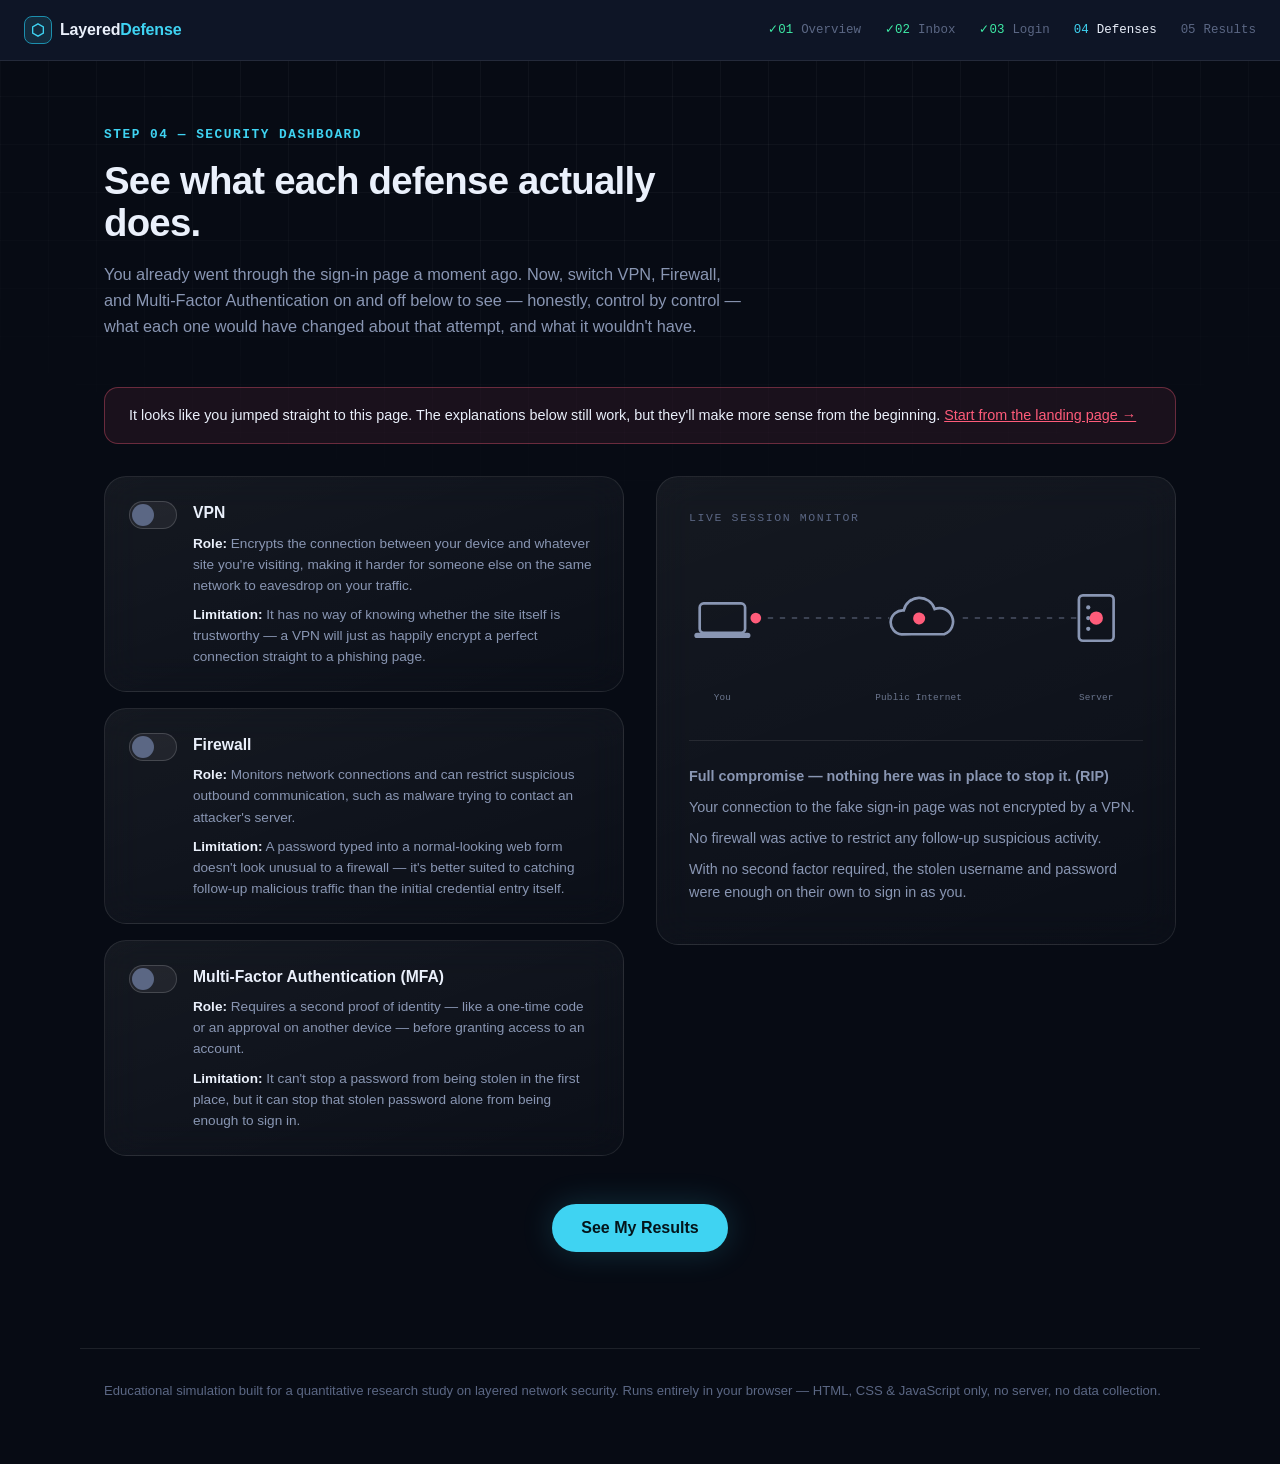
==== commit ee122774: "Add files via upload" ====
--- a/dashboard.html
+++ b/dashboard.html
@@ -100,14 +100,16 @@
             <!-- Connection: laptop -> internet -->
             <line x1="50" y1="45" x2="150" y2="45" stroke="currentColor" stroke-width="1.5" stroke-dasharray="4 5" opacity="0.35" />
 
-            <!-- Internet cloud with a small threat indicator -->
-            <g transform="translate(150,18)">
-              <path d="M10 34 a10 10 0 0 1 0-20 a13 13 0 0 1 25-4 a11 11 0 0 1 10 20 z" fill="none" stroke="currentColor" stroke-width="2" />
-              <circle cx="27" cy="18" r="3" fill="var(--color-red)" />
+            <!-- Internet cloud with a small threat indicator. Same
+                 verified-symmetric path as the landing page's diagram,
+                 so both diagrams' cloud icons match exactly. -->
+            <g transform="translate(152,34) rotate (5 40 16)">
+              <path d="M8 26 a9 9 0 0 1 0-18 a12 12 0 0 1 23-3 a10 10 0 0 1 9 18 z" fill="none" stroke="currentColor" stroke-width="2" />
+              <circle cx="20" cy="13" r="4.5" fill="var(--color-red)" />
             </g>
 
             <!-- Firewall shield icon: appears near the cloud once Firewall is on -->
-            <g id="firewall-shield" class="control-icon" transform="translate(160,58)">
+            <g id="firewall-shield" class="control-icon" transform="translate(165,64)">
               <path d="M7 0 L14 3 V10 C14 15 10 18 7 19 C4 18 0 15 0 10 V3 Z" fill="none" stroke="var(--color-green)" stroke-width="2" />
             </g>
 
@@ -123,7 +125,7 @@
             </g>
 
             <!-- MFA lock icon: appears near the server once MFA is on -->
-            <g id="mfa-lock" class="control-icon" transform="translate(296,2)">
+            <g id="mfa-lock" class="control-icon" transform="translate(297,2)">
               <rect x="0" y="6" width="14" height="10" rx="2" fill="none" stroke="var(--color-cyan)" stroke-width="2" />
               <path d="M3 6 v-2 a4 4 0 0 1 8 0 v2" fill="none" stroke="var(--color-cyan)" stroke-width="2" />
             </g>
@@ -134,7 +136,7 @@
 
             <!-- Blocked mark: a small check mark, shown when MFA
                  stopped the stolen credentials from being used -->
-            <g id="blocked-mark" class="control-icon" transform="translate(300,62)">
+            <g id="blocked-mark" class="control-icon" transform="translate(299,70)">
               <path d="M0 4 L4 8 L12 0" fill="none" stroke="var(--color-green)" stroke-width="2.5" stroke-linecap="round" stroke-linejoin="round" />
             </g>
 
@@ -147,7 +149,7 @@
             <!-- Labels so each icon reads as what it represents, not just
                  an abstract shape -->
             <text x="25" y="106" text-anchor="middle" class="diagram-caption">You</text>
-            <text x="167" y="106" text-anchor="middle" class="diagram-caption">Internet</text>
+            <text x="172" y="106" text-anchor="middle" class="diagram-caption">Public Internet</text>
             <text x="305" y="106" text-anchor="middle" class="diagram-caption">Server</text>
           </svg>
 
--- a/css/style.css
+++ b/css/style.css
@@ -0,0 +1,1253 @@
+/*
+  ============================================================
+  style.css — Shared design system for the whole simulator
+  ============================================================
+  This file is loaded by EVERY page in the project, so it is
+  split into two kinds of sections:
+
+    1) DESIGN SYSTEM  — colors, type, spacing, buttons, cards,
+       the top bar, chips, etc. These are reused on every page
+       (email inbox, login, dashboard, results).
+
+    2) PAGE-SPECIFIC   — styles only used on the landing page
+       (the hero layout and its console/diagram graphic).
+       These are clearly marked and can safely be ignored when
+       building later pages, or split into their own file later
+       if the project grows.
+
+  Section list (search for these comments to jump around):
+    1. Design tokens (CSS custom properties)
+    2. Reset & base styles
+    3. Typography
+    4. Layout helpers
+    5. Top bar / progress steps
+    6. Buttons
+    7. Glass panel component
+    8. Status chips
+    9. Landing page: hero layout
+    10. Landing page: console + network diagram
+    11. Footer
+    12. Motion & accessibility
+    13. Responsive breakpoints
+  ============================================================
+*/
+
+/* ============================================================
+   1. DESIGN TOKENS
+   All colors, fonts, spacing and other repeated values live
+   here as CSS custom properties ("variables"), so every page
+   and every component pulls from the same palette. Changing a
+   value here updates the whole site.
+   ============================================================ */
+:root {
+  /* --- Color: backgrounds --- */
+  --color-bg: #070b14; /* page background — deep navy, almost black */
+  --color-bg-elevated: #0e1526; /* top bar / raised surfaces */
+  --color-panel: #101a2e; /* base tint behind glass panels */
+  --color-border: rgba(255, 255, 255, 0.09);
+  --color-border-strong: rgba(255, 255, 255, 0.16);
+
+  /* --- Color: accents ---
+     Cyan = data / encryption. Green = safe / secure state.
+     Red = threat / danger. Used sparingly and always on purpose. */
+  --color-cyan: #3fd3f2;
+  --color-cyan-dim: #1c8fae;
+  --color-green: #3eeba6;
+  --color-red: #ff5c7a;
+
+  /* --- Color: text --- */
+  --color-text: #eaf0fb;
+  --color-text-muted: #8996b3;
+  --color-text-faint: #5b6784;
+
+  /* --- Typography ---
+     System font stacks are used on purpose: they load
+     instantly, need no internet connection, and keep the
+     project 100% self-contained for offline / GitHub Pages use. */
+  --font-sans: -apple-system, BlinkMacSystemFont, "Segoe UI", Roboto,
+    "Helvetica Neue", Arial, sans-serif;
+  --font-mono: ui-monospace, "SFMono-Regular", Menlo, Consolas,
+    "Liberation Mono", monospace;
+
+  /* --- Spacing scale (used for margin/padding/gap) --- */
+  --space-1: 4px;
+  --space-2: 8px;
+  --space-3: 12px;
+  --space-4: 16px;
+  --space-5: 24px;
+  --space-6: 32px;
+  --space-7: 48px;
+  --space-8: 64px;
+  --space-9: 96px;
+
+  /* --- Radius & shadow --- */
+  --radius-sm: 8px;
+  --radius-md: 14px;
+  --radius-lg: 22px;
+  --radius-pill: 999px;
+  --glow-cyan: 0 0 32px rgba(63, 211, 242, 0.18);
+
+  /* --- Layout --- */
+  --content-width: 1120px;
+}
+
+/* ============================================================
+   2. RESET & BASE STYLES
+   A small, modern reset — just enough to make every browser
+   start from the same baseline.
+   ============================================================ */
+*,
+*::before,
+*::after {
+  box-sizing: border-box;
+}
+
+html {
+  color-scheme: dark;
+}
+
+body {
+  margin: 0;
+  min-height: 100vh;
+  background: var(--color-bg);
+  color: var(--color-text);
+  font-family: var(--font-sans);
+  line-height: 1.5;
+  -webkit-font-smoothing: antialiased;
+}
+
+img,
+svg {
+  display: block;
+  max-width: 100%;
+}
+
+a {
+  color: inherit;
+}
+
+/* Subtle fixed background texture: a faint grid, evoking a
+   network / systems-monitoring feel without being distracting. */
+.bg-grid {
+  position: fixed;
+  inset: 0;
+  z-index: -1;
+  background-image: linear-gradient(
+      to right,
+      rgba(255, 255, 255, 0.035) 1px,
+      transparent 1px
+    ),
+    linear-gradient(to bottom, rgba(255, 255, 255, 0.035) 1px, transparent 1px);
+  background-size: 48px 48px;
+  -webkit-mask-image: radial-gradient(
+    ellipse 80% 60% at 50% 0%,
+    #000 40%,
+    transparent 100%
+  );
+  mask-image: radial-gradient(
+    ellipse 80% 60% at 50% 0%,
+    #000 40%,
+    transparent 100%
+  );
+}
+
+/* ============================================================
+   3. TYPOGRAPHY
+   ============================================================ */
+h1,
+h2,
+h3 {
+  margin: 0;
+  font-weight: 800;
+  letter-spacing: -0.02em;
+  line-height: 1.1;
+}
+
+p {
+  margin: 0;
+}
+
+/* The small, uppercase, monospace label used above headlines
+   and on status readouts throughout the project — this doubles
+   as the project's "data / system readout" signature style. */
+.eyebrow {
+  font-family: var(--font-mono);
+  font-size: 0.8rem;
+  font-weight: 600;
+  letter-spacing: 0.12em;
+  text-transform: uppercase;
+  color: var(--color-cyan);
+  margin: 0 0 var(--space-4);
+}
+
+/* ============================================================
+   4. LAYOUT HELPERS
+   ============================================================ */
+.wrap {
+  width: 100%;
+  max-width: var(--content-width);
+  margin-inline: auto;
+  padding-inline: var(--space-5);
+}
+
+/* ============================================================
+   5. TOP BAR / PROGRESS STEPS
+   Shown on every page. Doubles as navigation context: the
+   participant can always see how far through the simulation
+   they are, because the steps are a real sequence (not just
+   decoration).
+   ============================================================ */
+.topbar {
+  display: flex;
+  align-items: center;
+  justify-content: space-between;
+  gap: var(--space-5);
+  padding: var(--space-4) var(--space-5);
+  background: var(--color-bg-elevated);
+  border-bottom: 1px solid var(--color-border);
+  flex-wrap: wrap;
+}
+
+.topbar__brand {
+  display: flex;
+  align-items: center;
+  gap: var(--space-2);
+  font-weight: 800;
+  letter-spacing: -0.01em;
+}
+
+.brand-mark {
+  display: inline-grid;
+  place-items: center;
+  width: 28px;
+  height: 28px;
+  border-radius: var(--radius-sm);
+  background: rgba(63, 211, 242, 0.12);
+  border: 1px solid var(--color-cyan-dim);
+  color: var(--color-cyan);
+  font-family: var(--font-mono);
+  font-size: 0.9rem;
+}
+
+.brand-name-accent {
+  color: var(--color-cyan);
+}
+
+.topbar__progress {
+  display: flex;
+  gap: var(--space-5);
+  font-family: var(--font-mono);
+}
+
+.step {
+  display: flex;
+  align-items: center;
+  gap: var(--space-2);
+  font-size: 0.78rem;
+  color: var(--color-text-faint);
+}
+
+.step__index {
+  color: var(--color-text-faint);
+}
+
+.step--current {
+  color: var(--color-text);
+}
+
+.step--current .step__index {
+  color: var(--color-cyan);
+}
+
+/* ============================================================
+   6. BUTTONS
+   ============================================================ */
+.btn {
+  display: inline-flex;
+  align-items: center;
+  justify-content: center;
+  gap: var(--space-2);
+  padding: 14px 28px;
+  border-radius: var(--radius-pill);
+  font-family: var(--font-sans);
+  font-size: 1rem;
+  font-weight: 600;
+  border: 1px solid transparent;
+  cursor: pointer;
+  transition: transform 0.15s ease, box-shadow 0.15s ease,
+    background-color 0.15s ease;
+}
+
+.btn--primary {
+  background: var(--color-cyan);
+  color: #04141a;
+  box-shadow: var(--glow-cyan);
+}
+
+.btn--primary:hover {
+  transform: translateY(-1px);
+  box-shadow: 0 0 40px rgba(63, 211, 242, 0.3);
+}
+
+.btn--primary:active {
+  transform: translateY(0);
+}
+
+/* Lower-emphasis variant — used where an action should be available
+   but not compete with the page's main call to action (e.g. Restart,
+   once a research survey link is the priority on the Results page). */
+.btn--secondary {
+  background: transparent;
+  color: var(--color-text-muted);
+  border: 1px solid var(--color-border-strong);
+}
+
+.btn--secondary:hover {
+  color: var(--color-text);
+  border-color: var(--color-cyan-dim);
+  transform: translateY(-1px);
+}
+
+/* ============================================================
+   7. GLASS PANEL COMPONENT
+   The "glassmorphism" surface used for cards, the hero console,
+   and (in later phases) the dashboard and result cards.
+   ============================================================ */
+.glass {
+  background: linear-gradient(
+    160deg,
+    rgba(255, 255, 255, 0.06),
+    rgba(255, 255, 255, 0.02)
+  );
+  -webkit-backdrop-filter: blur(18px);
+  backdrop-filter: blur(18px);
+  border: 1px solid var(--color-border);
+  border-radius: var(--radius-lg);
+}
+
+/* ============================================================
+   8. STATUS CHIPS
+   Small pill readouts used to show the state of VPN / Firewall
+   / MFA. On the landing page they're static ("standby"); on the
+   dashboard (built in a later phase) they'll become live and
+   interactive.
+   ============================================================ */
+.chip {
+  display: flex;
+  align-items: center;
+  gap: var(--space-2);
+  padding: var(--space-2) var(--space-4);
+  border-radius: var(--radius-pill);
+  border: 1px solid var(--color-border);
+  background: rgba(255, 255, 255, 0.03);
+  font-family: var(--font-mono);
+  font-size: 0.75rem;
+  letter-spacing: 0.04em;
+  color: var(--color-text-muted);
+  list-style: none;
+}
+
+.chip__dot {
+  width: 7px;
+  height: 7px;
+  border-radius: 50%;
+  background: var(--color-text-faint);
+  flex-shrink: 0;
+}
+
+.chip--standby .chip__dot {
+  background: var(--color-text-faint);
+  box-shadow: none;
+}
+
+.chip--active {
+  border-color: var(--color-cyan-dim);
+  color: var(--color-text);
+}
+
+.chip--active .chip__dot {
+  background: var(--color-cyan);
+  box-shadow: 0 0 8px rgba(63, 211, 242, 0.6);
+}
+
+/* ============================================================
+   9. LANDING PAGE: HERO LAYOUT
+   (Page-specific — only used on index.html)
+   ============================================================ */
+.hero {
+  display: grid;
+  grid-template-columns: 1.1fr 0.9fr;
+  gap: var(--space-8);
+  align-items: center;
+  max-width: var(--content-width);
+  margin-inline: auto;
+  padding: var(--space-9) var(--space-5);
+  min-height: calc(100vh - 76px); /* fill the space below the top bar */
+}
+
+.hero__content {
+  max-width: 560px;
+}
+
+.hero__title {
+  font-size: clamp(2.1rem, 4vw, 3.1rem);
+}
+
+.hero__title-accent {
+  color: var(--color-cyan);
+}
+
+.hero__lede {
+  margin-top: var(--space-5);
+  color: var(--color-text-muted);
+  font-size: 1.05rem;
+  line-height: 1.65;
+  max-width: 48ch;
+}
+
+.hero__actions {
+  margin-top: var(--space-7);
+  display: flex;
+  flex-direction: column;
+  align-items: flex-start;
+  gap: var(--space-3);
+}
+
+.hero__disclaimer {
+  font-size: 0.82rem;
+  color: var(--color-text-faint);
+}
+
+/* ============================================================
+   10. LANDING PAGE: CONSOLE + NETWORK DIAGRAM
+   The signature visual: a small "session monitor" panel that
+   previews the exact laptop → internet → server path the
+   participant will interact with later, on the dashboard page.
+   ============================================================ */
+.hero__console {
+  position: relative;
+  padding: var(--space-6);
+  overflow: hidden;
+}
+
+.console__label {
+  font-family: var(--font-mono);
+  font-size: 0.72rem;
+  letter-spacing: 0.14em;
+  text-transform: uppercase;
+  color: var(--color-text-faint);
+  margin-bottom: var(--space-6);
+}
+
+.console__diagram {
+  color: var(--color-text-muted);
+  margin-bottom: var(--space-6);
+}
+
+.diagram__packet {
+  transform-box: fill-box;
+  transform-origin: center;
+  animation-name: packet-travel;
+  animation-duration: 3.2s;
+  animation-timing-function: ease-in-out;
+  animation-iteration-count: infinite;
+}
+
+/* Small labels under each diagram icon (You / Internet / Server) so
+   the shapes read as what they represent instead of staying
+   abstract. Shared by the landing page's preview diagram and the
+   dashboard's live diagram. */
+.diagram-caption {
+  font-family: var(--font-mono);
+  font-size: 7px;
+  fill: currentColor;
+  opacity: 0.75;
+  letter-spacing: 0.02em;
+}
+
+.console__status {
+  list-style: none;
+  margin: 0;
+  padding: 0;
+  display: flex;
+  flex-direction: column;
+  gap: var(--space-3);
+}
+
+/* A soft scanning line that drifts down the console panel to
+   suggest an active monitoring system. Purely decorative
+   (aria-hidden in the HTML) and disabled for reduced-motion
+   users below. */
+.console__scanline {
+  position: absolute;
+  left: 0;
+  right: 0;
+  height: 120px;
+  background: linear-gradient(
+    to bottom,
+    transparent,
+    rgba(63, 211, 242, 0.08),
+    transparent
+  );
+  animation: scanline-drift 6s linear infinite;
+  pointer-events: none;
+}
+
+/* ============================================================
+   11. FOOTER
+   ============================================================ */
+.site-footer {
+  max-width: var(--content-width);
+  margin-inline: auto;
+  padding: var(--space-6) var(--space-5) var(--space-8);
+  color: var(--color-text-faint);
+  font-size: 0.82rem;
+  border-top: 1px solid var(--color-border);
+}
+
+/* ============================================================
+   12. MOTION & ACCESSIBILITY
+   ============================================================ */
+@keyframes packet-travel {
+  0% {
+    transform: translateX(0);
+  }
+  45% {
+    transform: translateX(210px);
+  }
+  50% {
+    transform: translateX(210px);
+  }
+  95% {
+    transform: translateX(0);
+  }
+  100% {
+    transform: translateX(0);
+  }
+}
+
+@keyframes scanline-drift {
+  0% {
+    transform: translateY(-140px);
+  }
+  100% {
+    transform: translateY(340px);
+  }
+}
+
+/* Always show a clear focus outline for keyboard users. */
+:focus-visible {
+  outline: 2px solid var(--color-cyan);
+  outline-offset: 3px;
+}
+
+/* Respect users who have asked their system to reduce motion. */
+@media (prefers-reduced-motion: reduce) {
+  .diagram__packet,
+  .console__scanline,
+  .dash-path__packet {
+    animation: none !important;
+  }
+  .btn {
+    transition: none;
+  }
+}
+
+/* ============================================================
+   13. RESPONSIVE BREAKPOINTS
+   ============================================================ */
+@media (max-width: 900px) {
+  .hero {
+    grid-template-columns: 1fr;
+    padding-top: var(--space-7);
+    min-height: auto;
+  }
+
+  .topbar__progress {
+    display: none; /* keep the mobile top bar simple and uncluttered */
+  }
+}
+
+@media (max-width: 480px) {
+  .hero__actions {
+    align-items: stretch;
+  }
+
+  .btn {
+    width: 100%;
+  }
+}
+
+/* ============================================================
+   14. SHARED "INNER PAGE" LAYOUT
+   Used by every page AFTER the landing page (inbox, login,
+   dashboard, results). Kept generic on purpose — rather than
+   naming these classes "inbox-title" etc — so later phases can
+   reuse the same intro/title pattern instead of duplicating CSS.
+   ============================================================ */
+.page-main {
+  max-width: var(--content-width);
+  margin-inline: auto;
+  padding: var(--space-8) var(--space-5) var(--space-9);
+}
+
+.page-intro {
+  max-width: 640px;
+  margin-bottom: var(--space-7);
+}
+
+.page-title {
+  font-size: clamp(1.8rem, 3vw, 2.4rem);
+  margin-top: var(--space-2);
+}
+
+.page-lede {
+  margin-top: var(--space-4);
+  color: var(--color-text-muted);
+  font-size: 1.02rem;
+  line-height: 1.6;
+}
+
+/* Small "done" state for top-bar steps that are behind the
+   participant. A checkmark communicates real progress, not
+   just decoration — see the design note in email.html. */
+.step--done .step__index {
+  color: var(--color-green);
+}
+
+.step--done .step__index::before {
+  content: "\2713 ";
+}
+
+/* ============================================================
+   15. EMAIL INBOX PAGE (Phase 2)
+   ============================================================ */
+.email-list {
+  list-style: none;
+  margin: 0;
+  padding: 0;
+  display: flex;
+  flex-direction: column;
+  gap: var(--space-3);
+}
+
+.email-item {
+  display: grid;
+  grid-template-columns: auto 1fr auto;
+  align-items: center;
+  gap: var(--space-4);
+  padding: var(--space-4) var(--space-5);
+  cursor: pointer;
+  transition: transform 0.15s ease, border-color 0.15s ease;
+}
+
+.email-item:hover,
+.email-item:focus-visible {
+  transform: translateY(-1px);
+  border-color: var(--color-border-strong);
+}
+
+.email-avatar {
+  display: grid;
+  place-items: center;
+  width: 40px;
+  height: 40px;
+  border-radius: 50%;
+  background: rgba(63, 211, 242, 0.12);
+  border: 1px solid var(--color-cyan-dim);
+  color: var(--color-cyan);
+  font-family: var(--font-mono);
+  font-size: 0.75rem;
+  font-weight: 700;
+  flex-shrink: 0;
+}
+
+.email-summary {
+  display: flex;
+  flex-direction: column;
+  gap: 2px;
+  min-width: 0; /* lets text-overflow ellipsis work inside a CSS grid item */
+}
+
+.email-sender {
+  font-weight: 700;
+  font-size: 0.92rem;
+}
+
+.email-subject {
+  font-size: 0.92rem;
+  color: var(--color-text);
+}
+
+.email-preview {
+  font-size: 0.85rem;
+  color: var(--color-text-faint);
+  overflow: hidden;
+  text-overflow: ellipsis;
+  white-space: nowrap;
+}
+
+.email-date {
+  font-family: var(--font-mono);
+  font-size: 0.75rem;
+  color: var(--color-text-faint);
+  white-space: nowrap;
+}
+
+.email-detail {
+  padding: var(--space-6);
+}
+
+.btn-back {
+  background: none;
+  border: none;
+  color: var(--color-text-muted);
+  font-family: var(--font-sans);
+  font-size: 0.9rem;
+  cursor: pointer;
+  padding: 0 0 var(--space-5);
+}
+
+.btn-back:hover {
+  color: var(--color-text);
+}
+
+.email-detail__header {
+  padding-bottom: var(--space-5);
+  margin-bottom: var(--space-5);
+  border-bottom: 1px solid var(--color-border);
+}
+
+.email-detail__sender {
+  font-family: var(--font-mono);
+  font-size: 0.8rem;
+  color: var(--color-text-faint);
+}
+
+.email-detail__subject {
+  margin-top: var(--space-2);
+  font-size: 1.4rem;
+}
+
+.email-detail__date {
+  margin-top: var(--space-2);
+  font-size: 0.8rem;
+  color: var(--color-text-faint);
+}
+
+.email-detail__body p {
+  margin-bottom: var(--space-4);
+  color: var(--color-text);
+  line-height: 1.7;
+  max-width: 60ch;
+}
+
+.phishing-link-wrap {
+  margin-top: var(--space-2);
+}
+
+.phishing-link {
+  background: none;
+  border: none;
+  padding: 0;
+  color: var(--color-cyan);
+  text-decoration: underline;
+  font-family: var(--font-mono);
+  font-size: 0.92rem;
+  cursor: pointer;
+}
+
+.phishing-link:hover {
+  color: var(--color-text);
+}
+
+.email-hint {
+  margin-top: var(--space-3);
+  font-size: 0.82rem;
+  color: var(--color-text-faint);
+  max-width: 46ch;
+}
+
+@media (max-width: 640px) {
+  .email-item {
+    grid-template-columns: auto 1fr;
+  }
+
+  .email-date {
+    display: none;
+  }
+}
+
+/* ============================================================
+   16. FAKE LOGIN PAGE (Phase 3)
+   Simulates the page a phishing link would lead to. Wrapped in a
+   "fake browser window" so the address-bar mismatch introduced
+   on the inbox page (Phase 2) is visible here too, not just
+   described in a tooltip.
+   ============================================================ */
+.login-main {
+  display: flex;
+  justify-content: center;
+  padding-top: var(--space-7);
+}
+
+.fake-browser {
+  width: 100%;
+  max-width: 440px;
+  overflow: hidden;
+}
+
+.fake-browser__bar {
+  display: flex;
+  align-items: center;
+  gap: var(--space-2);
+  padding: var(--space-3) var(--space-4);
+  background: rgba(0, 0, 0, 0.25);
+  border-bottom: 1px solid var(--color-border);
+}
+
+.fake-browser__dot {
+  width: 8px;
+  height: 8px;
+  border-radius: 50%;
+  background: var(--color-text-faint);
+  opacity: 0.5;
+  flex-shrink: 0;
+}
+
+.fake-browser__url {
+  margin-left: var(--space-2);
+  font-family: var(--font-mono);
+  font-size: 0.72rem;
+  color: var(--color-text-faint);
+  overflow: hidden;
+  text-overflow: ellipsis;
+  white-space: nowrap;
+}
+
+.login-card {
+  padding: var(--space-7) var(--space-6);
+}
+
+.login-card__brand {
+  font-family: var(--font-mono);
+  font-size: 0.78rem;
+  letter-spacing: 0.08em;
+  text-transform: uppercase;
+  color: var(--color-text-muted);
+  margin-bottom: var(--space-4);
+}
+
+.login-card__title {
+  font-size: 1.5rem;
+}
+
+.login-card__subtitle {
+  margin-top: var(--space-2);
+  margin-bottom: var(--space-6);
+  color: var(--color-text-muted);
+  font-size: 0.92rem;
+}
+
+.field {
+  display: block;
+  margin-bottom: var(--space-4);
+}
+
+.field__label {
+  display: block;
+  margin-bottom: var(--space-2);
+  font-size: 0.85rem;
+  color: var(--color-text-muted);
+}
+
+.field input {
+  width: 100%;
+  padding: 12px var(--space-4);
+  border-radius: var(--radius-sm);
+  border: 1px solid var(--color-border-strong);
+  background: rgba(255, 255, 255, 0.03);
+  color: var(--color-text);
+  font-family: var(--font-sans);
+  font-size: 0.95rem;
+}
+
+.field input:focus-visible {
+  outline: none;
+  border-color: var(--color-cyan);
+}
+
+/* Shown on Username/Password when Sign In is pressed while that
+   field is still empty. Removed the moment the participant starts
+   typing (see login.js). */
+.field input.is-invalid {
+  border-color: var(--color-red);
+}
+
+/* The "please fill in both fields" message itself. */
+.field-error {
+  margin: -8px 0 var(--space-4);
+  padding: var(--space-2) var(--space-3);
+  border-radius: var(--radius-sm);
+  border: 1px solid rgba(255, 92, 122, 0.35);
+  background: rgba(255, 92, 122, 0.08);
+  color: var(--color-red);
+  font-size: 0.82rem;
+  line-height: 1.5;
+}
+
+.btn--full {
+  width: 100%;
+  margin-top: var(--space-2);
+}
+
+.login-card .btn-back {
+  margin-top: var(--space-5);
+  padding: 0;
+}
+
+/* ============================================================
+   17. SECURITY DASHBOARD (Phase 4)
+   ============================================================ */
+.notice {
+  margin-bottom: var(--space-6);
+  padding: var(--space-4) var(--space-5);
+  border-radius: var(--radius-md);
+  border: 1px solid rgba(255, 92, 122, 0.35);
+  background: rgba(255, 92, 122, 0.08);
+  font-size: 0.9rem;
+  line-height: 1.6;
+}
+
+.notice a {
+  color: var(--color-red);
+  text-decoration: underline;
+}
+
+.dashboard-grid {
+  display: grid;
+  grid-template-columns: 1fr 1fr;
+  gap: var(--space-6);
+  align-items: start;
+}
+
+.controls-list {
+  display: flex;
+  flex-direction: column;
+  gap: var(--space-4);
+}
+
+/* Each row: a toggle switch + its always-visible role/limitation
+   copy. The limitation is shown up front, not hidden behind a
+   click — the point is honesty about what a control does and
+   doesn't do, whether or not it's switched on. */
+.control-row {
+  display: flex;
+  align-items: flex-start;
+  gap: var(--space-4);
+  padding: var(--space-5);
+}
+
+.control-row__copy {
+  display: flex;
+  flex-direction: column;
+  gap: var(--space-2);
+}
+
+.control-row__label {
+  font-weight: 700;
+  font-size: 0.98rem;
+}
+
+.control-row__role,
+.control-row__limit {
+  font-size: 0.85rem;
+  color: var(--color-text-muted);
+  line-height: 1.55;
+}
+
+.control-row__role strong,
+.control-row__limit strong {
+  color: var(--color-text);
+}
+
+/* Accessible toggle switch. A real <button role="switch"> rather
+   than a styled checkbox, so screen readers announce it as a
+   switch and its on/off state via aria-checked (set in JS). */
+.toggle-switch {
+  flex-shrink: 0;
+  width: 48px;
+  height: 28px;
+  padding: 0;
+  border-radius: var(--radius-pill);
+  border: 1px solid var(--color-border-strong);
+  background: rgba(255, 255, 255, 0.06);
+  cursor: pointer;
+  position: relative;
+  transition: background-color 0.15s ease, border-color 0.15s ease;
+}
+
+.toggle-switch__track {
+  display: block;
+  width: 100%;
+  height: 100%;
+  position: relative;
+}
+
+.toggle-switch__thumb {
+  position: absolute;
+  top: 2px;
+  left: 2px;
+  width: 22px;
+  height: 22px;
+  border-radius: 50%;
+  background: var(--color-text-faint);
+  transition: transform 0.15s ease, background-color 0.15s ease;
+}
+
+.toggle-switch.is-on {
+  background: rgba(63, 211, 242, 0.16);
+  border-color: var(--color-cyan-dim);
+}
+
+.toggle-switch.is-on .toggle-switch__thumb {
+  transform: translateX(20px);
+  background: var(--color-cyan);
+}
+
+.dashboard-panel {
+  padding: var(--space-6);
+}
+
+.dashboard-diagram {
+  width: 100%;
+  height: auto;
+  color: var(--color-text-muted);
+}
+
+/* Icons that only appear once their matching control is switched
+   on (VPN lock, Firewall shield, MFA lock) or once an outcome is
+   known (breach indicator, blocked mark). Toggling one shared
+   class from JS keeps the show/hide logic identical for all five. */
+.control-icon {
+  opacity: 0;
+  transition: opacity 0.2s ease;
+}
+
+.control-icon.is-visible {
+  opacity: 1;
+}
+
+.breach-indicator {
+  transform-box: fill-box;
+  transform-origin: center;
+}
+
+.breach-indicator.is-visible {
+  animation: breach-pulse 1.6s ease-in-out infinite;
+}
+
+#dash-packet {
+  fill: var(--color-cyan);
+}
+
+#dash-packet.packet--breached {
+  fill: var(--color-red);
+}
+
+#dash-packet.packet--blocked {
+  fill: var(--color-green);
+}
+
+.live-explanation {
+  margin-top: var(--space-6);
+  padding-top: var(--space-5);
+  border-top: 1px solid var(--color-border);
+}
+
+.live-explanation__headline {
+  font-weight: 700;
+  margin-bottom: var(--space-3);
+}
+
+.live-explanation p {
+  font-size: 0.9rem;
+  color: var(--color-text-muted);
+  line-height: 1.6;
+  margin-bottom: var(--space-2);
+}
+
+.dashboard-continue {
+  margin-top: var(--space-7);
+  display: flex;
+  justify-content: center;
+}
+
+@keyframes dash-packet-travel {
+  0% {
+    transform: translateX(0);
+  }
+  45% {
+    transform: translateX(255px);
+  }
+  50% {
+    transform: translateX(255px);
+  }
+  95% {
+    transform: translateX(0);
+  }
+  100% {
+    transform: translateX(0);
+  }
+}
+
+#dash-packet {
+  animation-name: dash-packet-travel;
+}
+
+@keyframes breach-pulse {
+  0%,
+  100% {
+    transform: scale(1);
+    opacity: 1;
+  }
+  50% {
+    transform: scale(1.5);
+    opacity: 0.6;
+  }
+}
+
+@media (prefers-reduced-motion: reduce) {
+  .breach-indicator.is-visible {
+    animation: none !important;
+  }
+}
+
+@media (max-width: 860px) {
+  .dashboard-grid {
+    grid-template-columns: 1fr;
+  }
+}
+
+/* ============================================================
+   18. RESULTS PAGE (Phase 5)
+   ============================================================ */
+.results-section {
+  margin-bottom: var(--space-5);
+}
+
+.results-card {
+  padding: var(--space-6);
+}
+
+.results-card h2 {
+  font-size: 1.05rem;
+  margin-bottom: var(--space-4);
+}
+
+.results-card__note {
+  margin-bottom: var(--space-4);
+  color: var(--color-text-muted);
+  font-size: 0.92rem;
+}
+
+/* "What You Did" recap list */
+.recap-list {
+  list-style: none;
+  margin: 0;
+  padding: 0;
+  display: flex;
+  flex-direction: column;
+  gap: var(--space-3);
+}
+
+.recap-list li {
+  position: relative;
+  padding-left: var(--space-5);
+  font-size: 0.92rem;
+  color: var(--color-text-muted);
+  line-height: 1.6;
+}
+
+.recap-list li::before {
+  content: "";
+  position: absolute;
+  left: 0;
+  top: 8px;
+  width: 6px;
+  height: 6px;
+  border-radius: 50%;
+  background: var(--color-cyan);
+}
+
+/* "Your Final Defense Configuration" chips */
+.config-chips {
+  display: flex;
+  flex-wrap: wrap;
+  gap: var(--space-3);
+}
+
+/* "What Happened" outcome panel */
+#outcome-panel .live-explanation__headline,
+.outcome-panel__headline {
+  font-size: 1.2rem;
+  font-weight: 800;
+  margin-bottom: var(--space-3);
+}
+
+#outcome-panel p {
+  color: var(--color-text-muted);
+  font-size: 0.95rem;
+  line-height: 1.65;
+  margin-bottom: var(--space-2);
+}
+
+/* "Spot the Signs" indicator list */
+.indicator-list {
+  list-style: none;
+  margin: 0;
+  padding: 0;
+  display: flex;
+  flex-direction: column;
+  gap: var(--space-5);
+}
+
+.indicator-item {
+  position: relative;
+  padding-left: var(--space-6);
+}
+
+.indicator-item::before {
+  content: "\26A0";
+  position: absolute;
+  left: 0;
+  top: 0;
+  color: var(--color-red);
+  font-size: 0.85rem;
+}
+
+.indicator-item__title {
+  font-weight: 700;
+  font-size: 0.92rem;
+  margin-bottom: 4px;
+}
+
+.indicator-item__detail {
+  color: var(--color-text-muted);
+  font-size: 0.88rem;
+  line-height: 1.6;
+}
+
+.takeaway {
+  max-width: 70ch;
+  color: var(--color-text-muted);
+  font-size: 0.95rem;
+  line-height: 1.7;
+  margin: var(--space-2) 0 var(--space-7);
+}
+
+.results-restart {
+  display: flex;
+  justify-content: center;
+  padding-bottom: var(--space-8);
+}
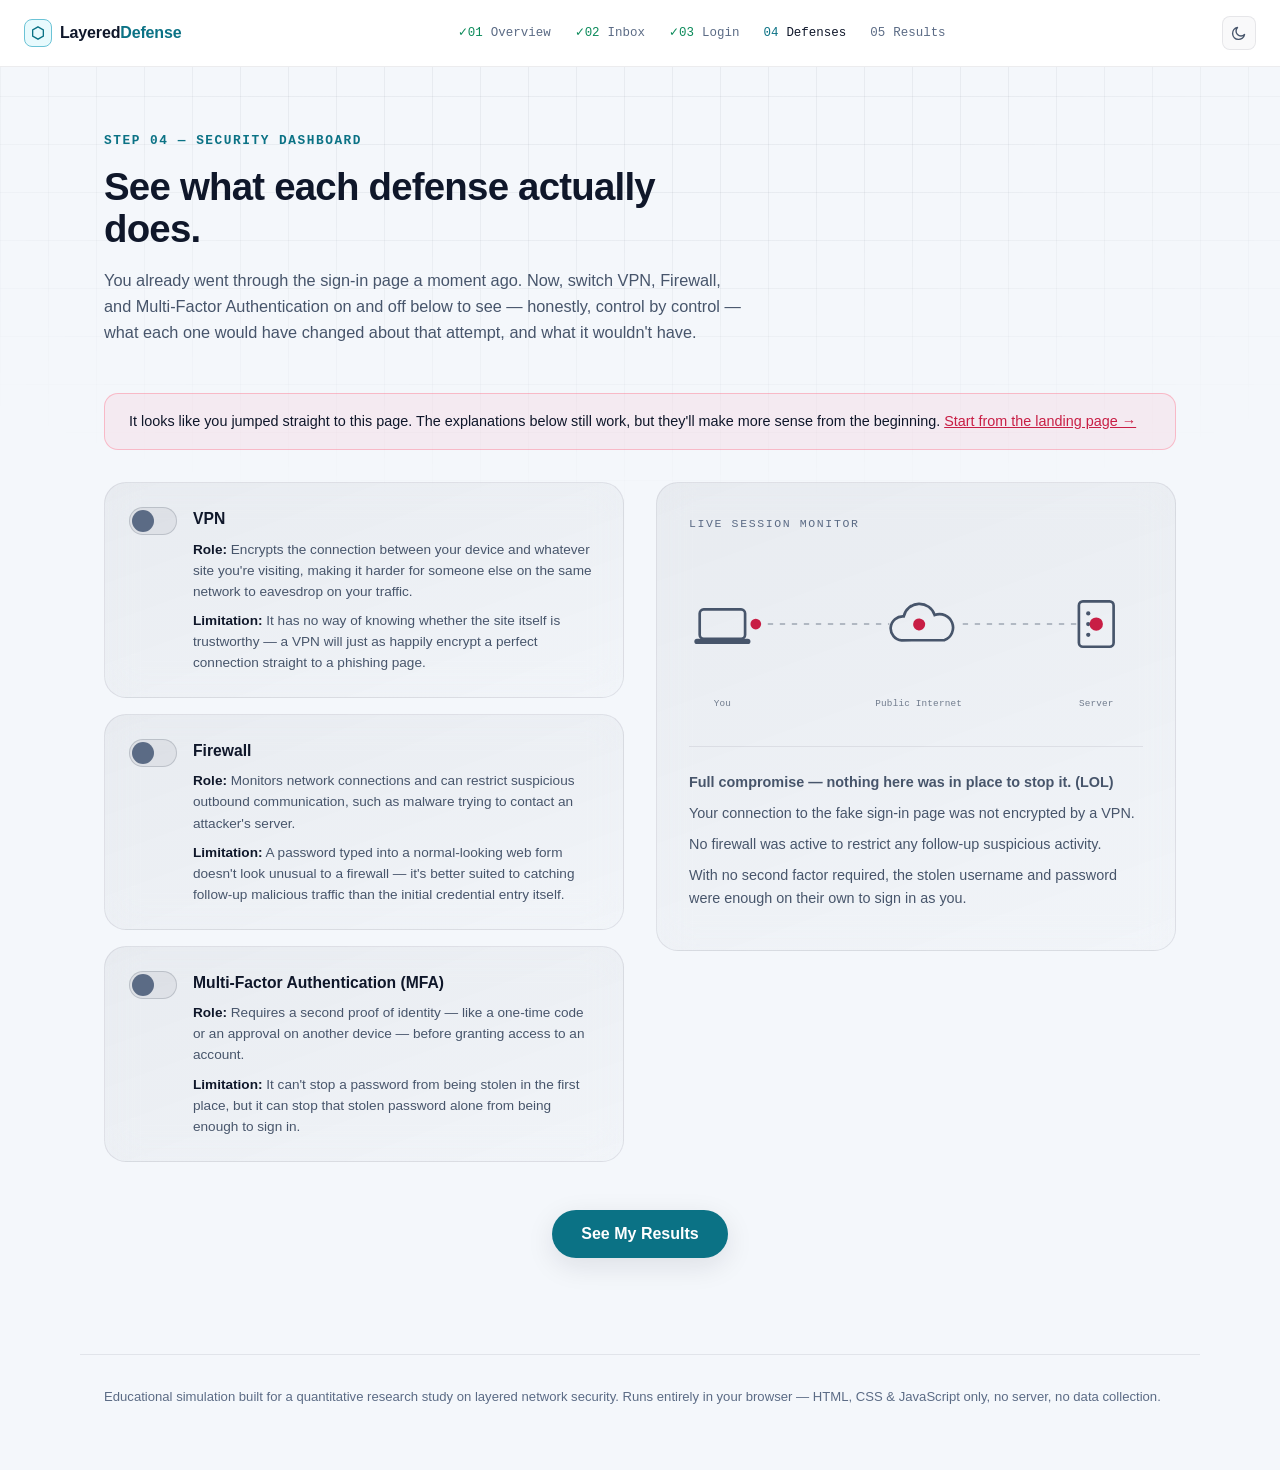
==== commit 10a7639a: "Add files via upload" ====
--- a/dashboard.html
+++ b/dashboard.html
@@ -9,6 +9,11 @@
       content="Toggle VPN, Firewall, and MFA on and off to see which controls actually change the outcome of a phishing attempt."
     />
     <link rel="stylesheet" href="css/style.css" />
+
+    <!-- Runs before anything below paints, so the page never
+         flashes the wrong theme — see theme-init.js for why this
+         has no defer/async attribute. -->
+    <script src="js/theme-init.js"></script>
   </head>
   <body>
     <div class="bg-grid" aria-hidden="true"></div>
@@ -42,6 +47,36 @@
           <span class="step__label">Results</span>
         </span>
       </nav>
+
+      <button
+        type="button"
+        id="theme-toggle"
+        class="theme-toggle"
+        aria-label="Switch to light mode"
+      >
+        <svg class="icon-sun" width="16" height="16" viewBox="0 0 16 16" aria-hidden="true">
+          <circle cx="8" cy="8" r="3.2" fill="none" stroke="currentColor" stroke-width="1.4" />
+          <g stroke="currentColor" stroke-width="1.4" stroke-linecap="round">
+            <line x1="8" y1="0.5" x2="8" y2="2.3" />
+            <line x1="8" y1="13.7" x2="8" y2="15.5" />
+            <line x1="0.5" y1="8" x2="2.3" y2="8" />
+            <line x1="13.7" y1="8" x2="15.5" y2="8" />
+            <line x1="2.6" y1="2.6" x2="3.9" y2="3.9" />
+            <line x1="12.1" y1="12.1" x2="13.4" y2="13.4" />
+            <line x1="2.6" y1="13.4" x2="3.9" y2="12.1" />
+            <line x1="12.1" y1="3.9" x2="13.4" y2="2.6" />
+          </g>
+        </svg>
+        <svg class="icon-moon" width="16" height="16" viewBox="0 0 16 16" aria-hidden="true">
+          <path
+            d="M13.5 9.5A6 6 0 1 1 6.5 2.5 4.8 4.8 0 0 0 13.5 9.5Z"
+            fill="none"
+            stroke="currentColor"
+            stroke-width="1.4"
+            stroke-linejoin="round"
+          />
+        </svg>
+      </button>
     </header>
 
     <main class="page-main">
@@ -177,6 +212,7 @@
 
     <!-- Load order matters: state.js (setState/getState/escapeHtml),
          then scoring.js (CONTROLS/getOutcome), then dashboard.js. -->
+    <script src="js/theme.js"></script>
     <script src="js/state.js"></script>
     <script src="js/scoring.js"></script>
     <script src="js/dashboard.js"></script>
--- a/css/style.css
+++ b/css/style.css
@@ -60,6 +60,22 @@
   --color-text-muted: #8996b3;
   --color-text-faint: #5b6784;
 
+  /* Text color to use ON TOP of a solid --color-cyan fill (e.g. the
+     primary button). Dark text reads best on this theme's bright
+     cyan; the light theme's deeper teal needs the opposite. */
+  --color-on-accent: #04141a;
+
+  /* --- Color: surfaces ---
+     Small reusable tint values used by several components (the
+     glass-panel gradient, chip backgrounds, input fields, the
+     background grid). Named by strength rather than by component,
+     since the SAME faint/medium tint shows up in several places. */
+  --surface-tint: rgba(255, 255, 255, 0.03); /* faint — chips, inputs */
+  --surface-tint-strong: rgba(255, 255, 255, 0.06); /* glass start, toggle bg */
+  --glass-fade: rgba(255, 255, 255, 0.02); /* glass gradient's faded end */
+  --grid-line: rgba(255, 255, 255, 0.035); /* faint background grid lines */
+  --toolbar-tint: rgba(0, 0, 0, 0.25); /* fake browser bar strip */
+
   /* --- Typography ---
      System font stacks are used on purpose: they load
      instantly, need no internet connection, and keep the
@@ -92,6 +108,46 @@
 }
 
 /* ============================================================
+   1B. LIGHT THEME OVERRIDES
+   Every rule in this stylesheet is written against the tokens
+   above instead of hardcoded colors, on purpose — it means a
+   whole second theme is just a second set of token values, not
+   a rewrite of every component. `data-theme="light"` is set on
+   <html> by js/theme-init.js (before first paint, to avoid a
+   flash of the wrong theme) and toggled by js/theme.js.
+   ============================================================ */
+:root[data-theme="light"] {
+  --color-bg: #f4f7fb;
+  --color-bg-elevated: #ffffff;
+  --color-panel: #ffffff;
+  --color-border: rgba(15, 23, 42, 0.08);
+  --color-border-strong: rgba(15, 23, 42, 0.16);
+
+  /* Deepened so text and icons keep enough contrast against a
+     light background — the dark theme's brighter cyan/green/red
+     would read as washed-out here. Checked against WCAG AA. */
+  --color-cyan: #0b7285;
+  --color-cyan-dim: #6bc3d6;
+  --color-green: #0b8a5a;
+  --color-red: #c81e45;
+
+  --color-text: #0f172a;
+  --color-text-muted: #47556b;
+  --color-text-faint: #5b6b85;
+  --color-on-accent: #ffffff;
+
+  --surface-tint: rgba(15, 23, 42, 0.025);
+  --surface-tint-strong: rgba(15, 23, 42, 0.05);
+  --glass-fade: rgba(15, 23, 42, 0.012);
+  --grid-line: rgba(15, 23, 42, 0.05);
+  --toolbar-tint: rgba(15, 23, 42, 0.05);
+
+  --glow-cyan: 0 8px 28px rgba(15, 23, 42, 0.1);
+  color-scheme: light;
+}
+
+
+/* ============================================================
    2. RESET & BASE STYLES
    A small, modern reset — just enough to make every browser
    start from the same baseline.
@@ -134,10 +190,10 @@
   z-index: -1;
   background-image: linear-gradient(
       to right,
-      rgba(255, 255, 255, 0.035) 1px,
+      var(--grid-line) 1px,
       transparent 1px
     ),
-    linear-gradient(to bottom, rgba(255, 255, 255, 0.035) 1px, transparent 1px);
+    linear-gradient(to bottom, var(--grid-line) 1px, transparent 1px);
   background-size: 48px 48px;
   -webkit-mask-image: radial-gradient(
     ellipse 80% 60% at 50% 0%,
@@ -257,6 +313,44 @@
 
 .step--current .step__index {
   color: var(--color-cyan);
+}
+
+/* Light/dark mode toggle. Lives in the top bar on every page, as
+   its own flex item — NOT inside .topbar__progress — so it stays
+   visible even on narrow screens where the step list is hidden. */
+.theme-toggle {
+  display: inline-grid;
+  place-items: center;
+  width: 34px;
+  height: 34px;
+  flex-shrink: 0;
+  border-radius: var(--radius-sm);
+  background: var(--surface-tint);
+  border: 1px solid var(--color-border);
+  color: var(--color-text-muted);
+  cursor: pointer;
+  transition: color 0.15s ease, border-color 0.15s ease;
+}
+
+.theme-toggle:hover {
+  color: var(--color-cyan);
+  border-color: var(--color-cyan-dim);
+}
+
+/* Both icons always exist in the DOM; only one is shown at a time.
+   Showing the icon for the mode you'd SWITCH TO (a sun while in
+   dark mode, a moon while in light mode) is the more common
+   convention, so that's what this does. */
+.theme-toggle .icon-moon {
+  display: none;
+}
+
+:root[data-theme="light"] .theme-toggle .icon-sun {
+  display: none;
+}
+
+:root[data-theme="light"] .theme-toggle .icon-moon {
+  display: block;
 }
 
 /* ============================================================
@@ -280,7 +374,7 @@
 
 .btn--primary {
   background: var(--color-cyan);
-  color: #04141a;
+  color: var(--color-on-accent);
   box-shadow: var(--glow-cyan);
 }
 
@@ -316,8 +410,8 @@
 .glass {
   background: linear-gradient(
     160deg,
-    rgba(255, 255, 255, 0.06),
-    rgba(255, 255, 255, 0.02)
+    var(--surface-tint-strong),
+    var(--glass-fade)
   );
   -webkit-backdrop-filter: blur(18px);
   backdrop-filter: blur(18px);
@@ -339,7 +433,7 @@
   padding: var(--space-2) var(--space-4);
   border-radius: var(--radius-pill);
   border: 1px solid var(--color-border);
-  background: rgba(255, 255, 255, 0.03);
+  background: var(--surface-tint);
   font-family: var(--font-mono);
   font-size: 0.75rem;
   letter-spacing: 0.04em;
@@ -802,7 +896,7 @@
   align-items: center;
   gap: var(--space-2);
   padding: var(--space-3) var(--space-4);
-  background: rgba(0, 0, 0, 0.25);
+  background: var(--toolbar-tint);
   border-bottom: 1px solid var(--color-border);
 }
 
@@ -866,7 +960,7 @@
   padding: 12px var(--space-4);
   border-radius: var(--radius-sm);
   border: 1px solid var(--color-border-strong);
-  background: rgba(255, 255, 255, 0.03);
+  background: var(--surface-tint);
   color: var(--color-text);
   font-family: var(--font-sans);
   font-size: 0.95rem;
@@ -981,7 +1075,7 @@
   padding: 0;
   border-radius: var(--radius-pill);
   border: 1px solid var(--color-border-strong);
-  background: rgba(255, 255, 255, 0.06);
+  background: var(--surface-tint-strong);
   cursor: pointer;
   position: relative;
   transition: background-color 0.15s ease, border-color 0.15s ease;
